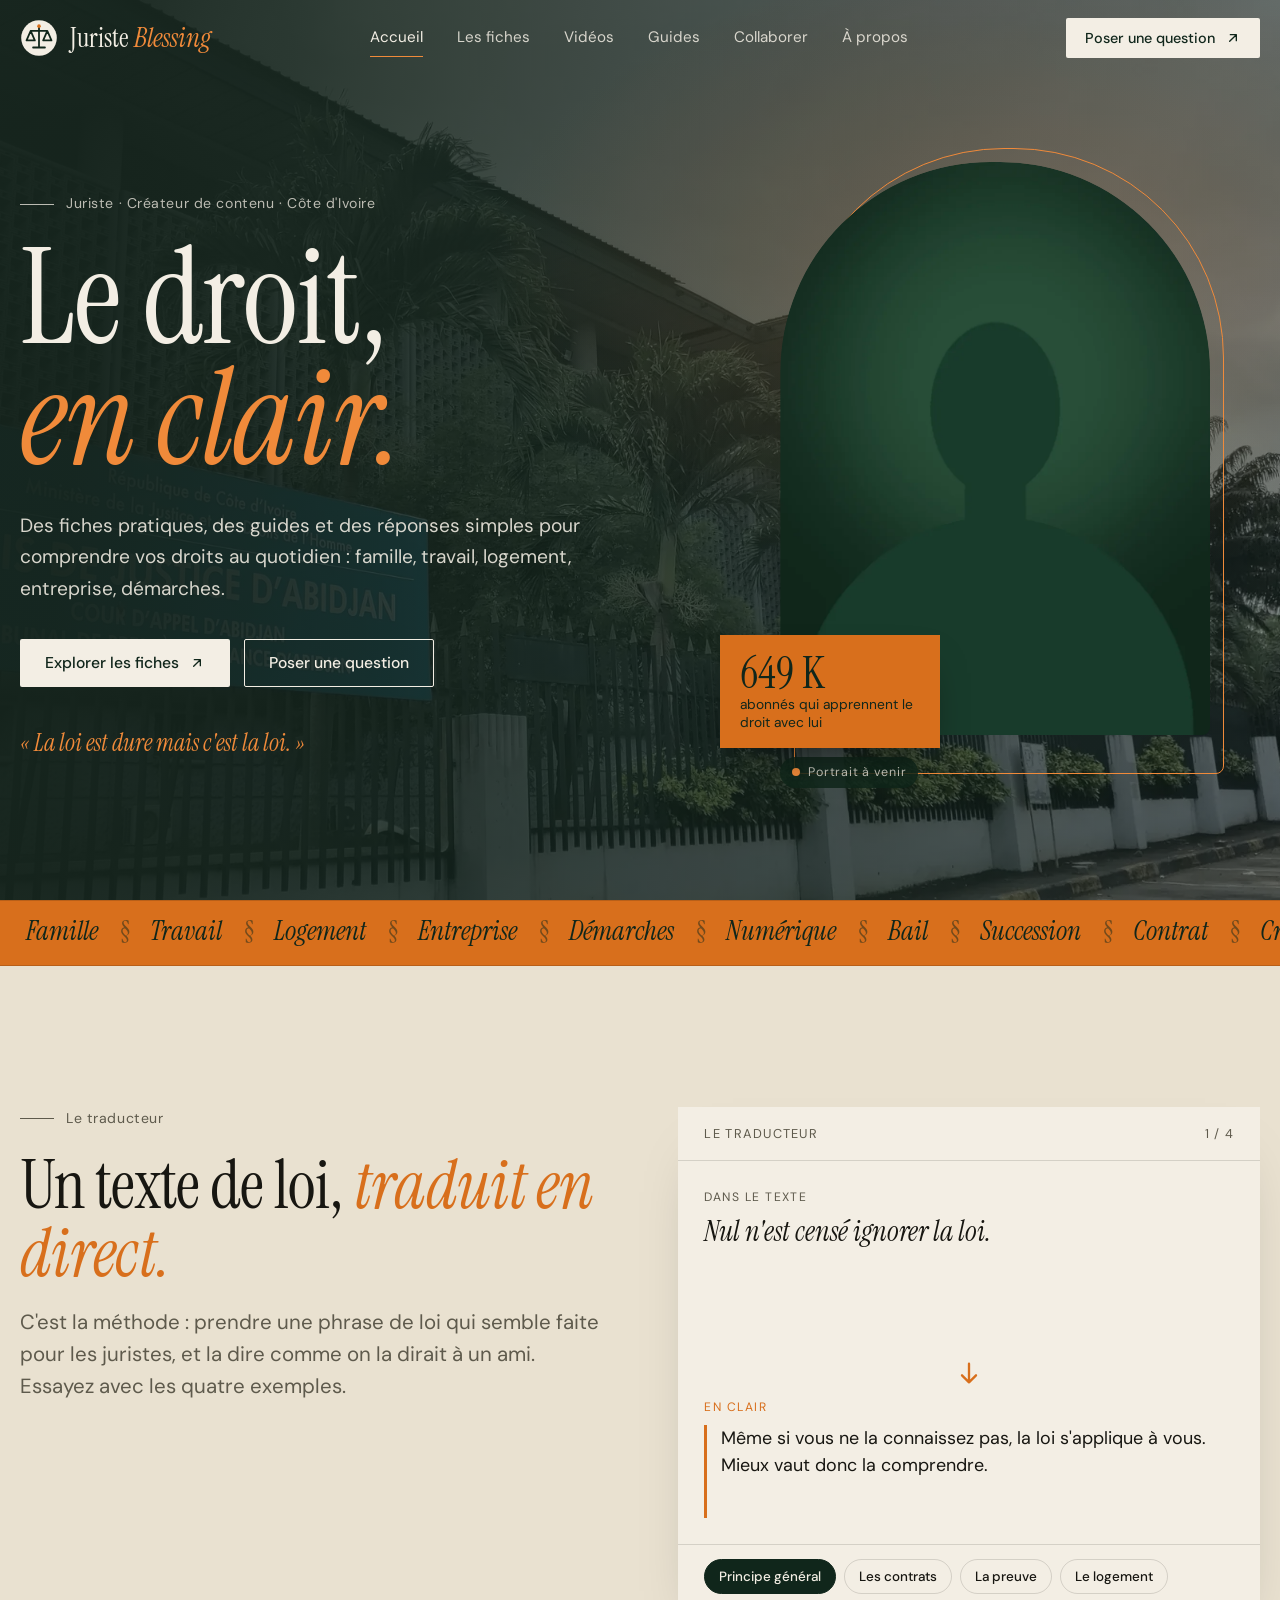
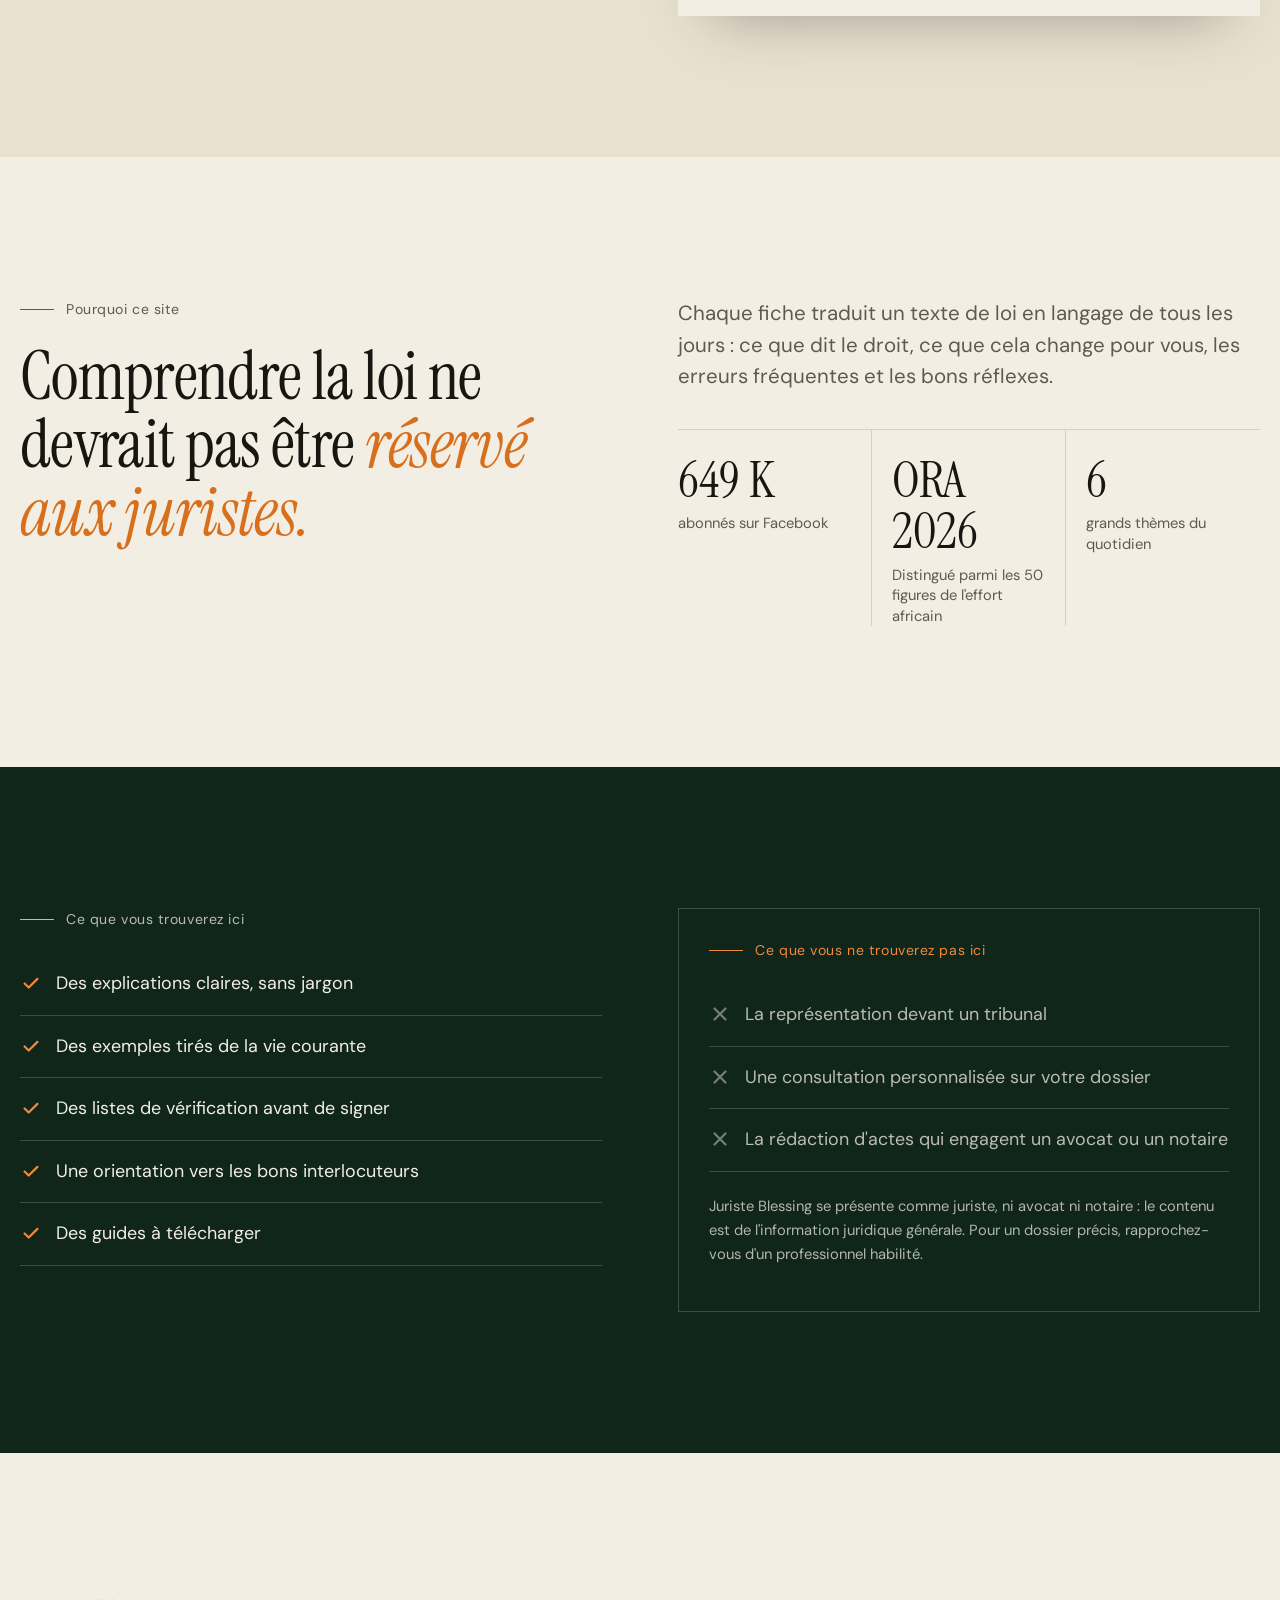
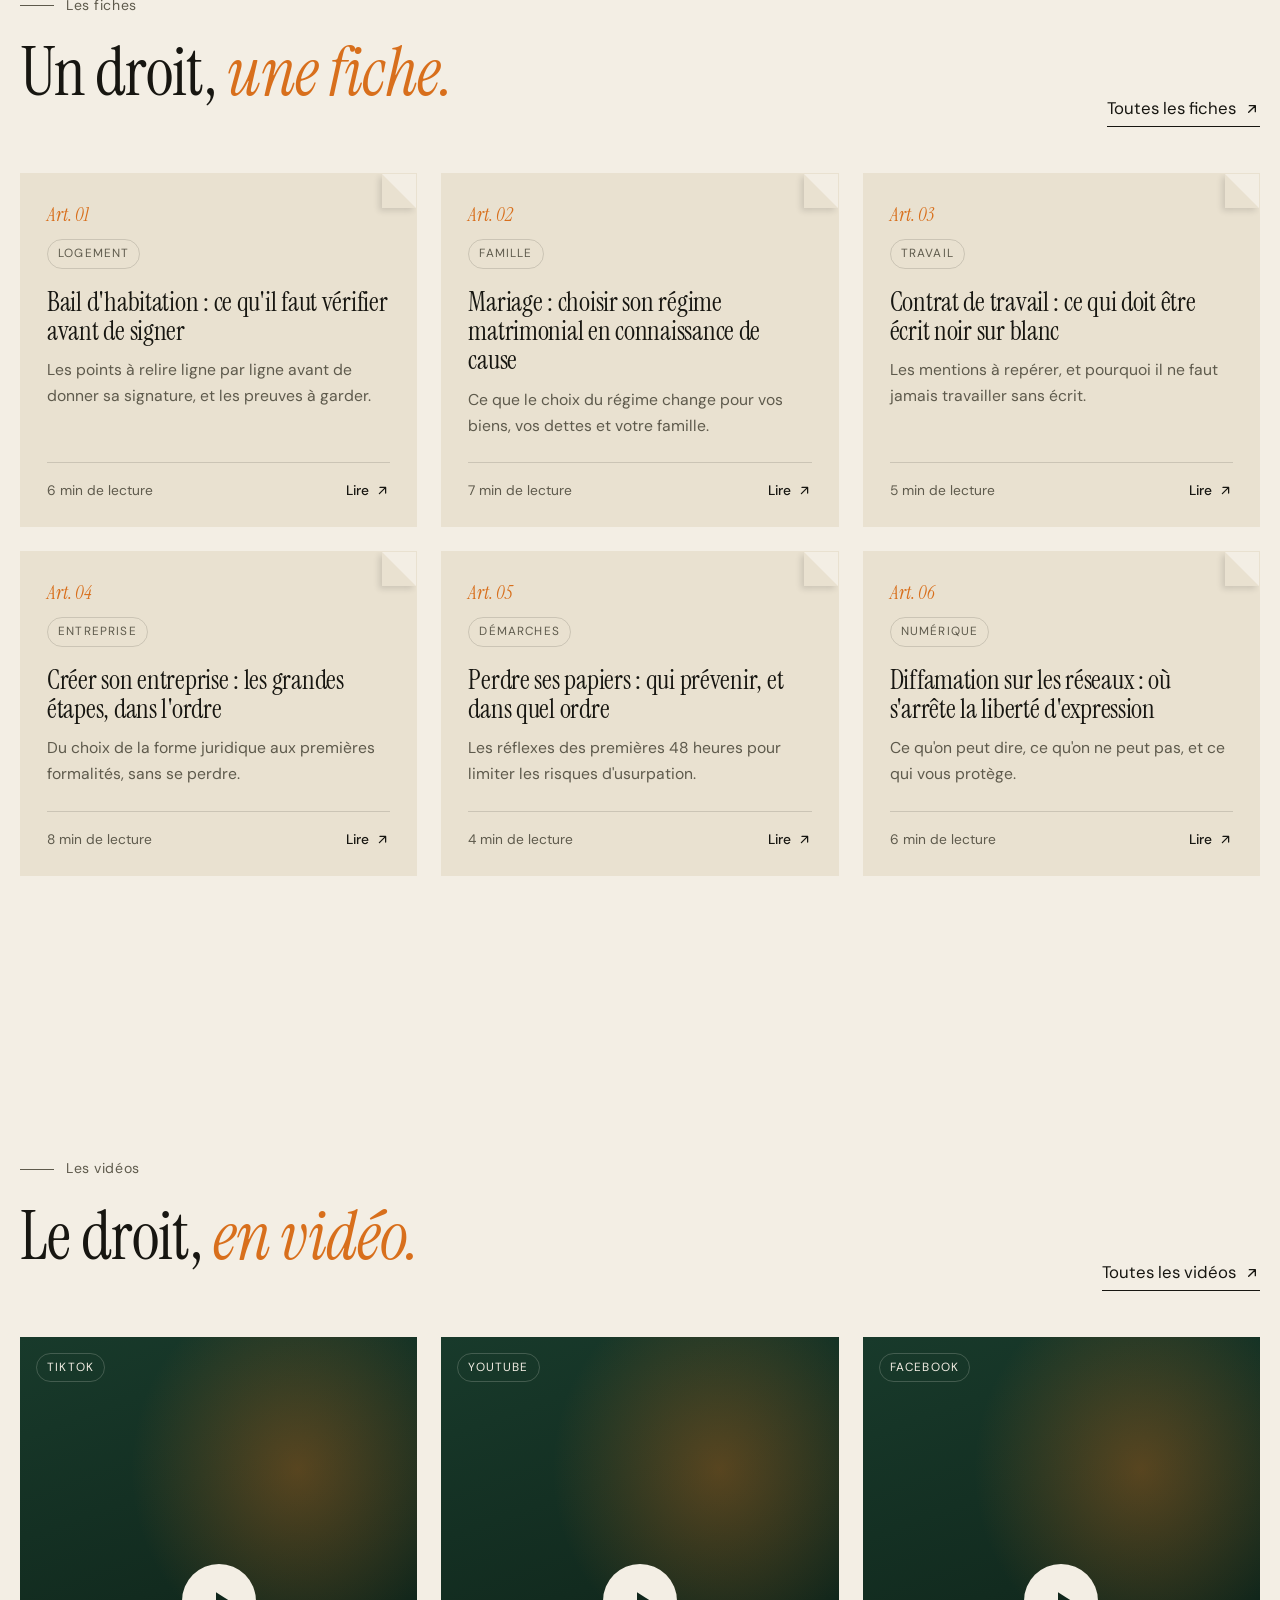
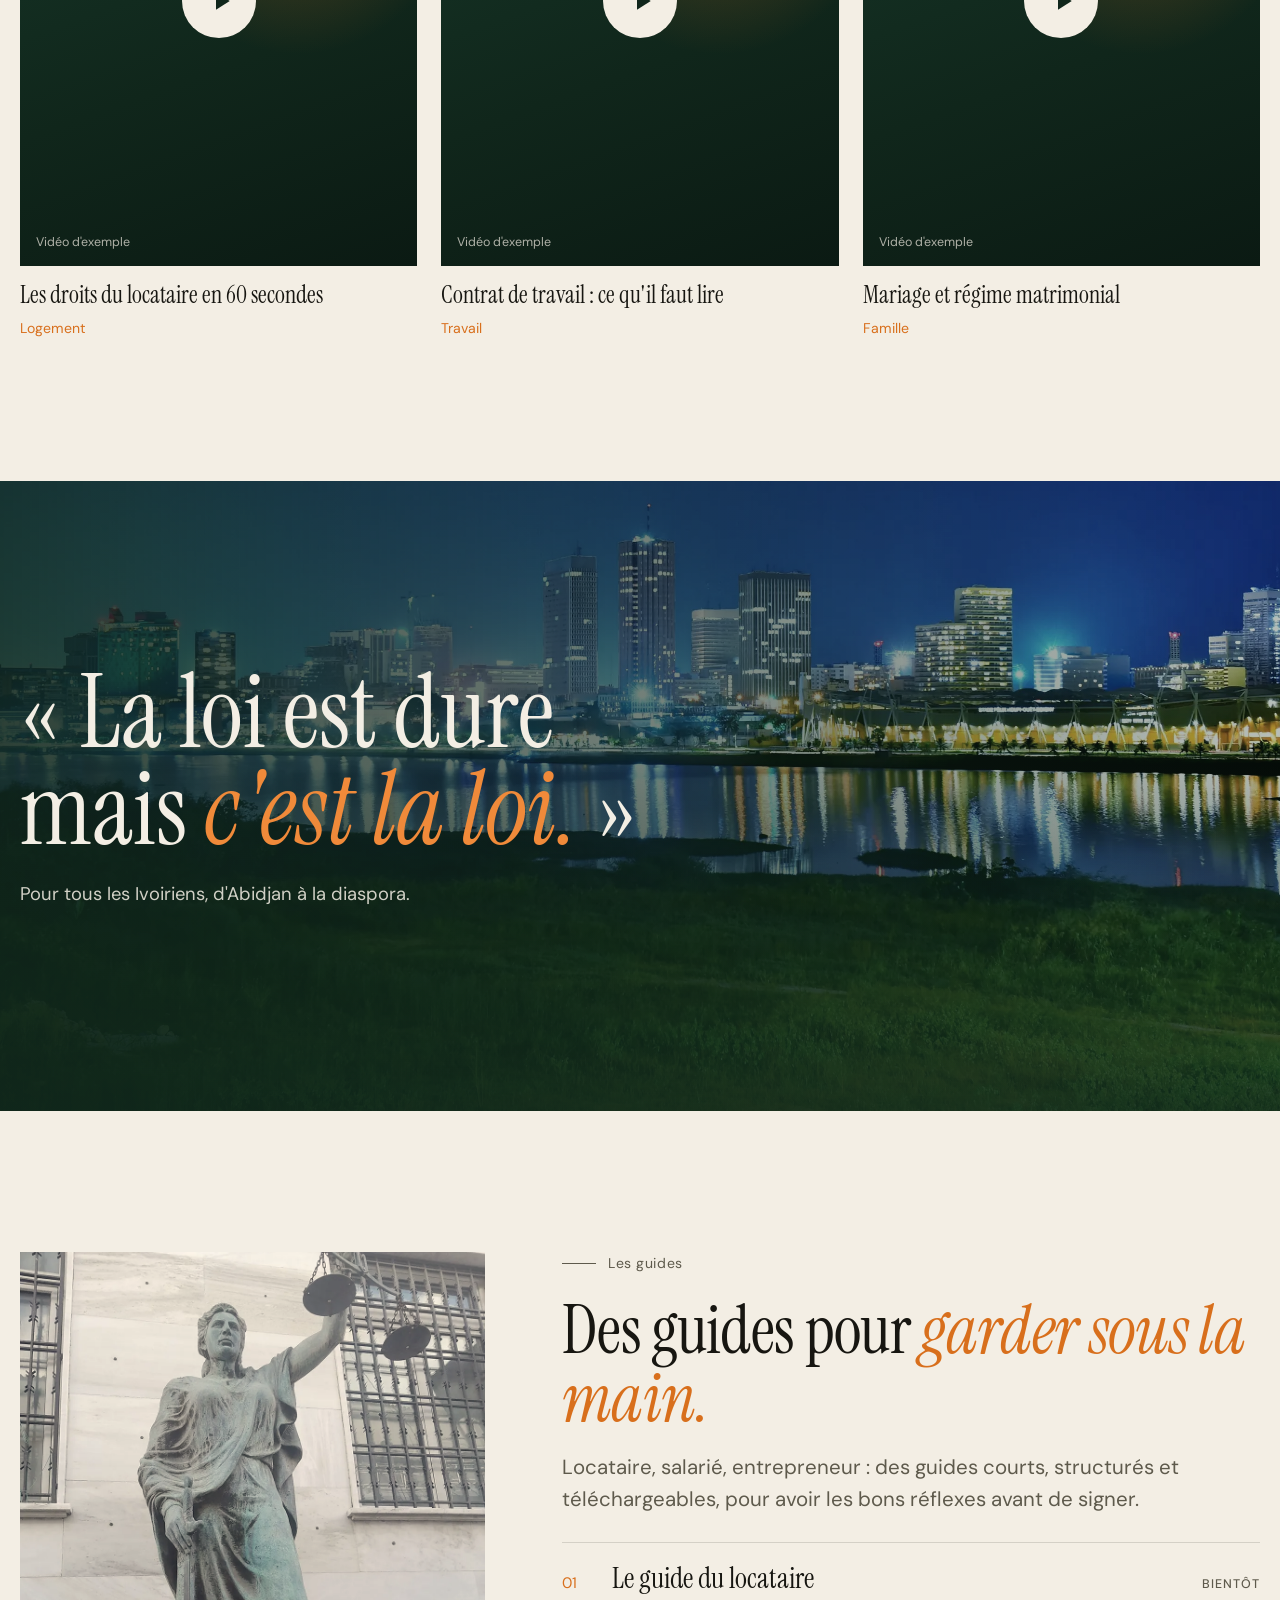
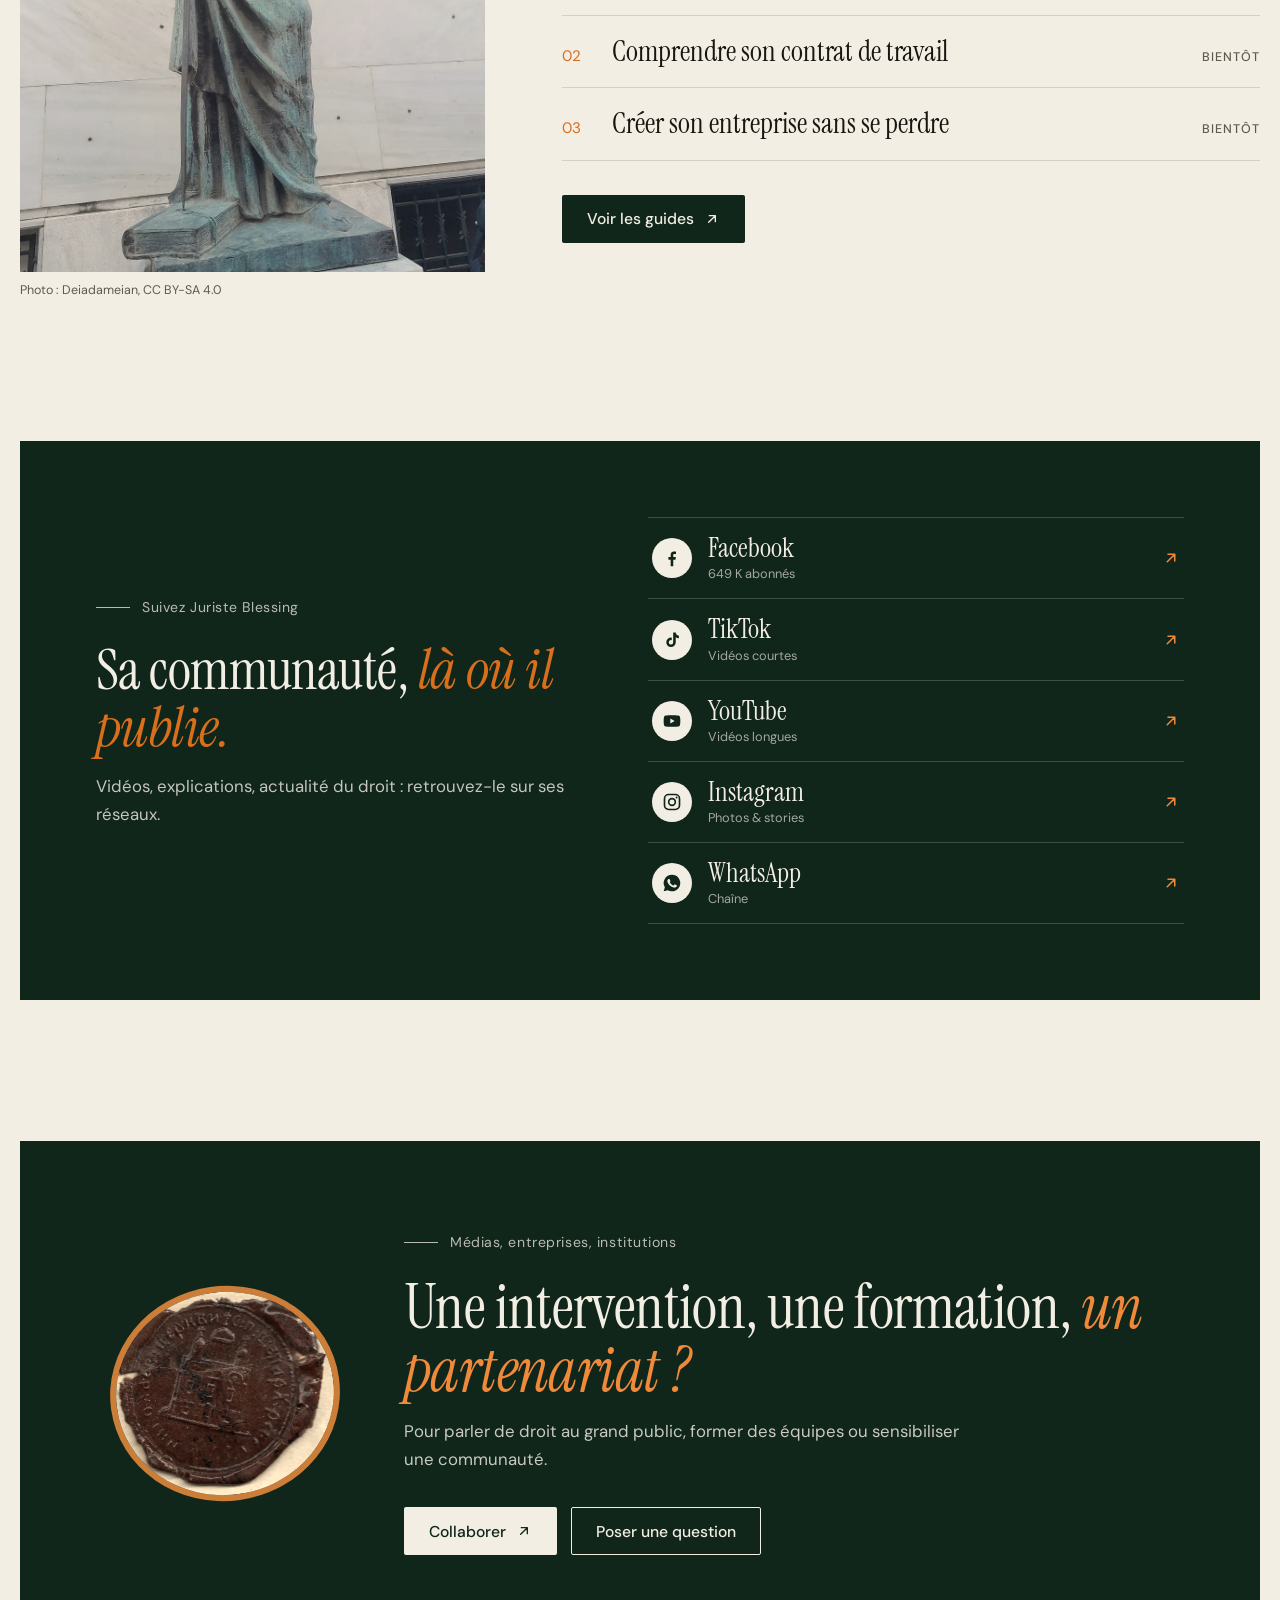
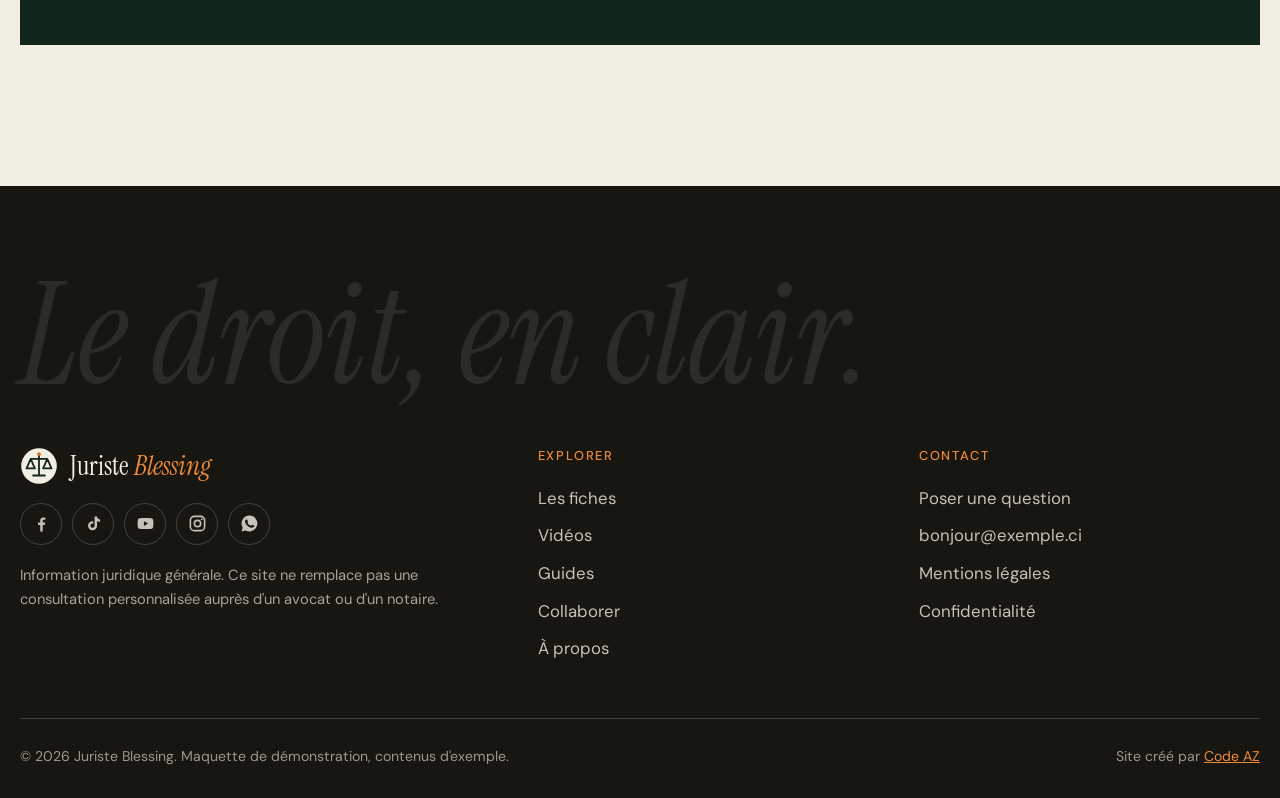
==== index.html @ e24aaf23 "lancement" ====
<!DOCTYPE html>
<html lang="fr">
<head>
<meta charset="UTF-8">
<meta name="viewport" content="width=device-width, initial-scale=1.0">
<title>Juriste Blessing · Le droit, en clair</title>
<meta name="description" content="Le droit expliqué simplement : fiches pratiques, guides et conseils d'orientation pour les particuliers et les entrepreneurs en Côte d'Ivoire.">
<meta name="theme-color" content="#10261B">
<meta property="og:type" content="website">
<meta property="og:locale" content="fr_FR">
<meta property="og:title" content="Juriste Blessing · Le droit, en clair">
<meta property="og:description" content="Le droit expliqué simplement : fiches pratiques, guides et conseils d'orientation pour les particuliers et les entrepreneurs en Côte d'Ivoire.">
<link rel="icon" type="image/svg+xml" href="favicon.svg">
<link rel="preload" href="fonts/instrument-serif-latin-400-normal.woff2" as="font" type="font/woff2" crossorigin>
<link rel="preload" href="fonts/dm-sans-latin-400-normal.woff2" as="font" type="font/woff2" crossorigin>
<link rel="stylesheet" href="css/style.css">
<script>document.documentElement.className+=' js'</script>
</head>
<body>
<a class="skip" href="#contenu">Aller au contenu</a>
<div id="progress" aria-hidden="true"></div>
<header class="site"><div class="hbar">
<a class="brand" href="./" aria-label="Juriste Blessing, accueil"><span class="seal"><svg viewBox="0 0 64 64" aria-hidden="true"><circle cx="32" cy="32" r="30" fill="currentColor"/><path d="M32 12v34M18 20h28M18 20l-7 16h14zM46 20l-7 16h14zM22 48h20" fill="none" stroke="var(--forest)" stroke-width="3" stroke-linecap="round" stroke-linejoin="round"/><circle cx="32" cy="12" r="3" fill="var(--orange)"/></svg></span><span class="bn">Juriste <i>Blessing</i></span></a>
<nav class="nav" id="nav" aria-label="Navigation principale"><ul><li><a href="./" aria-current="page">Accueil</a></li><li><a href="fiches/">Les fiches</a></li><li><a href="videos/">Vidéos</a></li><li><a href="guides/">Guides</a></li><li><a href="collaborer/">Collaborer</a></li><li><a href="a-propos/">À propos</a></li></ul></nav>
<a class="btn sm" href="poser-une-question/">Poser une question <svg viewBox="0 0 24 24" fill="none" stroke="currentColor" stroke-width="2" stroke-linecap="round" stroke-linejoin="round" aria-hidden="true"><path d="M7 17 17 7M8 7h9v9"/></svg></a>
<button class="burger" type="button" aria-label="Ouvrir le menu" aria-expanded="false" aria-controls="nav"><i></i><i></i></button>
</div></header>
<main id="contenu">

<section class="hero"><div class="hero-bg" aria-hidden="true"></div><div class="wrap hgrid">
<div class="htxt"><p class="kicker light rv">Juriste · Créateur de contenu · Côte d'Ivoire</p>
<h1 class="rv">Le droit,<br><em>en clair.</em></h1>
<p class="lead rv">Des fiches pratiques, des guides et des réponses simples pour comprendre vos droits au quotidien : famille, travail, logement, entreprise, démarches.</p>
<div class="actions rv"><a class="btn light" href="fiches/">Explorer les fiches <svg viewBox="0 0 24 24" fill="none" stroke="currentColor" stroke-width="2" stroke-linecap="round" stroke-linejoin="round" aria-hidden="true"><path d="M7 17 17 7M8 7h9v9"/></svg></a><a class="btn ghost" href="poser-une-question/">Poser une question</a></div>
<p class="hnote rv">« La loi est dure mais c'est la loi. »</p></div>
<div class="hside rv"><figure class="portrait lead"><div class="pf"><img src="img/portrait-accueil.webp" alt="Portrait de Juriste Blessing" loading="lazy"></div><figcaption class="ph-badge">Portrait à venir</figcaption></figure><div class="hnumbers"><b>649 K</b><span>abonnés qui apprennent le droit avec lui</span></div></div></div></section>

<div class="marquee" aria-hidden="true"><div class="track"><span>Famille</span><span>Travail</span><span>Logement</span><span>Entreprise</span><span>Démarches</span><span>Numérique</span><span>Bail</span><span>Succession</span><span>Contrat</span><span>Création d'entreprise</span><span>Consommation</span><span>Preuve</span><span>Famille</span><span>Travail</span><span>Logement</span><span>Entreprise</span><span>Démarches</span><span>Numérique</span><span>Bail</span><span>Succession</span><span>Contrat</span><span>Création d'entreprise</span><span>Consommation</span><span>Preuve</span></div></div>

<section class="s tradsec"><div class="wrap split">
<div><p class="kicker rv">Le traducteur</p><h2 class="rv">Un texte de loi, <em>traduit en direct.</em></h2><p class="big rv">C'est la méthode : prendre une phrase de loi qui semble faite pour les juristes, et la dire comme on la dirait à un ami. Essayez avec les quatre exemples.</p></div>
<aside class="trad rv flat" aria-label="Traducteur juridique">
<div class="trad-h"><span>Le traducteur</span><span class="cnt" id="tcount">1 / 4</span></div>
<div class="trad-b"><p class="lbl">Dans le texte</p><blockquote id="t-src">Nul n'est censé ignorer la loi.</blockquote>
<div class="arrow" aria-hidden="true"><svg viewBox="0 0 24 24" fill="none" stroke="currentColor" stroke-width="2" stroke-linecap="round" stroke-linejoin="round"><path d="M12 4v16M6 14l6 6 6-6"/></svg></div>
<p class="lbl o">En clair</p><p class="clear" id="t-out" aria-live="polite">Même si vous ne la connaissez pas, la loi s'applique à vous. Mieux vaut donc la comprendre.</p></div>
<div class="trad-f" role="tablist" aria-label="Choisir un exemple"><button type="button" role="tab" data-i="0" aria-selected="true">Principe général</button><button type="button" role="tab" data-i="1" aria-selected="false">Les contrats</button><button type="button" role="tab" data-i="2" aria-selected="false">La preuve</button><button type="button" role="tab" data-i="3" aria-selected="false">Le logement</button></div>
</aside></div></section>

<section class="s intro"><div class="wrap split">
<div><p class="kicker rv">Pourquoi ce site</p><h2 class="rv">Comprendre la loi ne devrait pas être <em>réservé aux juristes.</em></h2></div>
<div class="rv"><p class="big">Chaque fiche traduit un texte de loi en langage de tous les jours : ce que dit le droit, ce que cela change pour vous, les erreurs fréquentes et les bons réflexes.</p>
<div class="stats"><div><b data-count="649" data-suf=" K">649 K</b><span>abonnés sur Facebook</span></div><div><b>ORA 2026</b><span>Distingué parmi les 50 figures de l'effort africain</span></div><div><b data-count="6">6</b><span>grands thèmes du quotidien</span></div></div></div>
</div></section>

<section class="s dark scope"><div class="wrap">
<div class="two">
<div class="rv"><p class="kicker light">Ce que vous trouverez ici</p><ul class="ticks"><li><svg viewBox="0 0 24 24" fill="none" stroke="currentColor" stroke-width="2.4" stroke-linecap="round" stroke-linejoin="round" aria-hidden="true"><path d="m5 12.5 4.5 4.5L19 7.500"/></svg>Des explications claires, sans jargon</li><li><svg viewBox="0 0 24 24" fill="none" stroke="currentColor" stroke-width="2.4" stroke-linecap="round" stroke-linejoin="round" aria-hidden="true"><path d="m5 12.5 4.5 4.5L19 7.500"/></svg>Des exemples tirés de la vie courante</li><li><svg viewBox="0 0 24 24" fill="none" stroke="currentColor" stroke-width="2.4" stroke-linecap="round" stroke-linejoin="round" aria-hidden="true"><path d="m5 12.5 4.5 4.5L19 7.500"/></svg>Des listes de vérification avant de signer</li><li><svg viewBox="0 0 24 24" fill="none" stroke="currentColor" stroke-width="2.4" stroke-linecap="round" stroke-linejoin="round" aria-hidden="true"><path d="m5 12.5 4.5 4.5L19 7.500"/></svg>Une orientation vers les bons interlocuteurs</li><li><svg viewBox="0 0 24 24" fill="none" stroke="currentColor" stroke-width="2.4" stroke-linecap="round" stroke-linejoin="round" aria-hidden="true"><path d="m5 12.5 4.5 4.5L19 7.500"/></svg>Des guides à télécharger</li></ul></div>
<div class="rv notbox"><p class="kicker light o">Ce que vous ne trouverez pas ici</p><ul class="ticks no"><li><svg viewBox="0 0 24 24" fill="none" stroke="currentColor" stroke-width="2.4" stroke-linecap="round" aria-hidden="true"><path d="M6 6l12 12M18 6 6 18"/></svg>La représentation devant un tribunal</li><li><svg viewBox="0 0 24 24" fill="none" stroke="currentColor" stroke-width="2.4" stroke-linecap="round" aria-hidden="true"><path d="M6 6l12 12M18 6 6 18"/></svg>Une consultation personnalisée sur votre dossier</li><li><svg viewBox="0 0 24 24" fill="none" stroke="currentColor" stroke-width="2.4" stroke-linecap="round" aria-hidden="true"><path d="M6 6l12 12M18 6 6 18"/></svg>La rédaction d'actes qui engagent un avocat ou un notaire</li></ul><p class="small">Juriste Blessing se présente comme juriste, ni avocat ni notaire : le contenu est de l'information juridique générale. Pour un dossier précis, rapprochez-vous d'un professionnel habilité.</p></div>
</div></div></section>

<section class="s"><div class="wrap">
<div class="shead"><div><p class="kicker rv">Les fiches</p><h2 class="rv">Un droit, <em>une fiche.</em></h2></div><a class="more rv" href="fiches/">Toutes les fiches <svg viewBox="0 0 24 24" fill="none" stroke="currentColor" stroke-width="2" stroke-linecap="round" stroke-linejoin="round" aria-hidden="true"><path d="M7 17 17 7M8 7h9v9"/></svg></a></div>
<div class="fgrid3"><a class="fcard rv" href="fiche/" data-t="logement" data-s="bail d'habitation : ce qu'il faut vérifier avant de signer les points à relire ligne par ligne avant de donner sa signature, et les preuves à garder." style="--d:0s"><span class="num">Art. 01</span><span class="tag">Logement</span><h3>Bail d'habitation : ce qu'il faut vérifier avant de signer</h3><p>Les points à relire ligne par ligne avant de donner sa signature, et les preuves à garder.</p><span class="meta"><span>6 min de lecture</span><span class="go">Lire <svg viewBox="0 0 24 24" fill="none" stroke="currentColor" stroke-width="2" stroke-linecap="round" stroke-linejoin="round" aria-hidden="true"><path d="M7 17 17 7M8 7h9v9"/></svg></span></span></a><a class="fcard rv" href="fiche/" data-t="famille" data-s="mariage : choisir son régime matrimonial en connaissance de cause ce que le choix du régime change pour vos biens, vos dettes et votre famille." style="--d:0.08s"><span class="num">Art. 02</span><span class="tag">Famille</span><h3>Mariage : choisir son régime matrimonial en connaissance de cause</h3><p>Ce que le choix du régime change pour vos biens, vos dettes et votre famille.</p><span class="meta"><span>7 min de lecture</span><span class="go">Lire <svg viewBox="0 0 24 24" fill="none" stroke="currentColor" stroke-width="2" stroke-linecap="round" stroke-linejoin="round" aria-hidden="true"><path d="M7 17 17 7M8 7h9v9"/></svg></span></span></a><a class="fcard rv" href="fiche/" data-t="travail" data-s="contrat de travail : ce qui doit être écrit noir sur blanc les mentions à repérer, et pourquoi il ne faut jamais travailler sans écrit." style="--d:0.16s"><span class="num">Art. 03</span><span class="tag">Travail</span><h3>Contrat de travail : ce qui doit être écrit noir sur blanc</h3><p>Les mentions à repérer, et pourquoi il ne faut jamais travailler sans écrit.</p><span class="meta"><span>5 min de lecture</span><span class="go">Lire <svg viewBox="0 0 24 24" fill="none" stroke="currentColor" stroke-width="2" stroke-linecap="round" stroke-linejoin="round" aria-hidden="true"><path d="M7 17 17 7M8 7h9v9"/></svg></span></span></a><a class="fcard rv" href="fiche/" data-t="entreprise" data-s="créer son entreprise : les grandes étapes, dans l'ordre du choix de la forme juridique aux premières formalités, sans se perdre." style="--d:0s"><span class="num">Art. 04</span><span class="tag">Entreprise</span><h3>Créer son entreprise : les grandes étapes, dans l'ordre</h3><p>Du choix de la forme juridique aux premières formalités, sans se perdre.</p><span class="meta"><span>8 min de lecture</span><span class="go">Lire <svg viewBox="0 0 24 24" fill="none" stroke="currentColor" stroke-width="2" stroke-linecap="round" stroke-linejoin="round" aria-hidden="true"><path d="M7 17 17 7M8 7h9v9"/></svg></span></span></a><a class="fcard rv" href="fiche/" data-t="demarches" data-s="perdre ses papiers : qui prévenir, et dans quel ordre les réflexes des premières 48 heures pour limiter les risques d'usurpation." style="--d:0.08s"><span class="num">Art. 05</span><span class="tag">Démarches</span><h3>Perdre ses papiers : qui prévenir, et dans quel ordre</h3><p>Les réflexes des premières 48 heures pour limiter les risques d'usurpation.</p><span class="meta"><span>4 min de lecture</span><span class="go">Lire <svg viewBox="0 0 24 24" fill="none" stroke="currentColor" stroke-width="2" stroke-linecap="round" stroke-linejoin="round" aria-hidden="true"><path d="M7 17 17 7M8 7h9v9"/></svg></span></span></a><a class="fcard rv" href="fiche/" data-t="numerique" data-s="diffamation sur les réseaux : où s'arrête la liberté d'expression ce qu'on peut dire, ce qu'on ne peut pas, et ce qui vous protège." style="--d:0.16s"><span class="num">Art. 06</span><span class="tag">Numérique</span><h3>Diffamation sur les réseaux : où s'arrête la liberté d'expression</h3><p>Ce qu'on peut dire, ce qu'on ne peut pas, et ce qui vous protège.</p><span class="meta"><span>6 min de lecture</span><span class="go">Lire <svg viewBox="0 0 24 24" fill="none" stroke="currentColor" stroke-width="2" stroke-linecap="round" stroke-linejoin="round" aria-hidden="true"><path d="M7 17 17 7M8 7h9v9"/></svg></span></span></a></div>
</div></section>

<section class="s vidsec"><div class="wrap">
<div class="shead"><div><p class="kicker rv">Les vidéos</p><h2 class="rv">Le droit, <em>en vidéo.</em></h2></div><a class="more rv" href="videos/">Toutes les vidéos <svg viewBox="0 0 24 24" fill="none" stroke="currentColor" stroke-width="2" stroke-linecap="round" stroke-linejoin="round" aria-hidden="true"><path d="M7 17 17 7M8 7h9v9"/></svg></a></div>
<div class="vgrid"><a class="vcard rv" href="https://www.tiktok.com/" target="_blank" rel="noopener noreferrer" style="--d:0s"><span class="thumb"><span class="play" aria-hidden="true"><svg viewBox="0 0 24 24"><path d="M8 5v14l11-7z" fill="currentColor"/></svg></span><span class="plat">TikTok</span><span class="ex">Vidéo d'exemple</span></span><span class="vt">Les droits du locataire en 60 secondes</span><span class="vm">Logement</span></a><a class="vcard rv" href="https://www.youtube.com/" target="_blank" rel="noopener noreferrer" style="--d:0.08s"><span class="thumb"><span class="play" aria-hidden="true"><svg viewBox="0 0 24 24"><path d="M8 5v14l11-7z" fill="currentColor"/></svg></span><span class="plat">YouTube</span><span class="ex">Vidéo d'exemple</span></span><span class="vt">Contrat de travail : ce qu'il faut lire</span><span class="vm">Travail</span></a><a class="vcard rv" href="https://www.facebook.com/profile.php?id=100086278839147" target="_blank" rel="noopener noreferrer" style="--d:0.16s"><span class="thumb"><span class="play" aria-hidden="true"><svg viewBox="0 0 24 24"><path d="M8 5v14l11-7z" fill="currentColor"/></svg></span><span class="plat">Facebook</span><span class="ex">Vidéo d'exemple</span></span><span class="vt">Mariage et régime matrimonial</span><span class="vm">Famille</span></a></div>
</div></section>

<section class="band"><img src="img/plateau.webp" width="2200" height="1040" alt="Vue d'Abidjan et de la lagune, avec les tours du Plateau, au crépuscule" loading="lazy"><div class="band-in"><p class="bq rv">« La loi est dure<br>mais <em>c'est la loi.</em> »</p><p class="bc">Pour tous les Ivoiriens, d'Abidjan à la diaspora.</p></div></section>

<section class="s"><div class="wrap split rev">
<figure class="themis rv"><img src="img/themis.webp" width="1000" height="1334" alt="Statue en bronze de la justice tenant une balance, devant un bâtiment de marbre" loading="lazy"><figcaption>Photo : Deiadameian, CC BY-SA 4.0</figcaption></figure>
<div><p class="kicker rv">Les guides</p><h2 class="rv">Des guides pour <em>garder sous la main.</em></h2><p class="big rv">Locataire, salarié, entrepreneur : des guides courts, structurés et téléchargeables, pour avoir les bons réflexes avant de signer.</p>
<ul class="glist rv"><li><span>01</span>Le guide du locataire<em>Bientôt</em></li><li><span>02</span>Comprendre son contrat de travail<em>Bientôt</em></li><li><span>03</span>Créer son entreprise sans se perdre<em>Bientôt</em></li></ul>
<a class="btn dark rv" href="guides/">Voir les guides <svg viewBox="0 0 24 24" fill="none" stroke="currentColor" stroke-width="2" stroke-linecap="round" stroke-linejoin="round" aria-hidden="true"><path d="M7 17 17 7M8 7h9v9"/></svg></a></div>
</div></section>

<section class="s socsec"><div class="wrap"><div class="socbox rv"><div><p class="kicker light">Suivez Juriste Blessing</p><h2>Sa communauté, <em>là où il publie.</em></h2><p>Vidéos, explications, actualité du droit : retrouvez-le sur ses réseaux.</p></div>
<ul class="soclist"><li><a href="https://www.facebook.com/profile.php?id=100086278839147" target="_blank" rel="noopener noreferrer"><span class="si"><svg viewBox="0 0 24 24" fill="currentColor" aria-hidden="true"><path d="M13.5 22v-8h2.7l.4-3.2h-3.1V8.800c0-.9.3-1.500 1.600-1.500h1.700V4.400c-.3 0-1.300-.1-2.400-.1-2.400 0-4 1.400-4 4.100v2.400H7.700V14h2.700v8z"/></svg></span><span class="sn">Facebook<small>649 K abonnés</small></span><svg viewBox="0 0 24 24" fill="none" stroke="currentColor" stroke-width="2" stroke-linecap="round" stroke-linejoin="round" aria-hidden="true"><path d="M7 17 17 7M8 7h9v9"/></svg></a></li><li><a href="https://www.tiktok.com/" target="_blank" rel="noopener noreferrer"><span class="si"><svg viewBox="0 0 24 24" fill="currentColor" aria-hidden="true"><path d="M16.500 3c.3 2.200 1.600 3.600 3.800 3.800v3.100c-1.400 0-2.700-.4-3.800-1.200v6.100a5.700 5.700 0 1 1-5.700-5.700c.3 0 .6 0 .9.1v3.200a2.600 2.600 0 1 0 1.700 2.400V3z"/></svg></span><span class="sn">TikTok<small>Vidéos courtes</small></span><svg viewBox="0 0 24 24" fill="none" stroke="currentColor" stroke-width="2" stroke-linecap="round" stroke-linejoin="round" aria-hidden="true"><path d="M7 17 17 7M8 7h9v9"/></svg></a></li><li><a href="https://www.youtube.com/" target="_blank" rel="noopener noreferrer"><span class="si"><svg viewBox="0 0 24 24" fill="currentColor" aria-hidden="true"><path d="M21.600 7.200a2.500 2.500 0 0 0-1.800-1.800C18.200 5 12 5 12 5s-6.200 0-7.800.4A2.500 2.500 0 0 0 2.400 7.200C2 8.800 2 12 2 12s0 3.200.4 4.800a2.500 2.500 0 0 0 1.800 1.800C5.800 19 12 19 12 19s6.200 0 7.800-.4a2.500 2.500 0 0 0 1.800-1.800c.4-1.600.4-4.800.4-4.800s0-3.200-.4-4.800zM10 15V9l5.200 3z"/></svg></span><span class="sn">YouTube<small>Vidéos longues</small></span><svg viewBox="0 0 24 24" fill="none" stroke="currentColor" stroke-width="2" stroke-linecap="round" stroke-linejoin="round" aria-hidden="true"><path d="M7 17 17 7M8 7h9v9"/></svg></a></li><li><a href="https://www.instagram.com/" target="_blank" rel="noopener noreferrer"><span class="si"><svg viewBox="0 0 24 24" fill="currentColor" aria-hidden="true"><rect x="3" y="3" width="18" height="18" rx="5" fill="none" stroke="currentColor" stroke-width="2"/><circle cx="12" cy="12" r="4" fill="none" stroke="currentColor" stroke-width="2"/><circle cx="17.500" cy="6.500" r="1.200"/></svg></span><span class="sn">Instagram<small>Photos & stories</small></span><svg viewBox="0 0 24 24" fill="none" stroke="currentColor" stroke-width="2" stroke-linecap="round" stroke-linejoin="round" aria-hidden="true"><path d="M7 17 17 7M8 7h9v9"/></svg></a></li><li><a href="https://www.whatsapp.com/" target="_blank" rel="noopener noreferrer"><span class="si"><svg viewBox="0 0 24 24" fill="currentColor" aria-hidden="true"><path d="M12 2a10 10 0 0 0-8.600 15.100L2 22l5-1.300A10 10 0 1 0 12 2zm5.300 14.200c-.2.600-1.300 1.200-1.800 1.200-.5.100-1 .2-3.300-.7-2.800-1.200-4.600-4-4.700-4.200-.1-.2-1.100-1.500-1.100-2.800s.7-2 1-2.300c.2-.3.500-.3.700-.3h.5c.2 0 .4 0 .6.500l.8 2c.1.200.1.400 0 .5l-.4.600c-.1.200-.3.300-.1.600.2.300.8 1.300 1.700 2.100 1.100 1 2.100 1.300 2.400 1.500.3.100.4.100.6-.1l.8-1c.2-.3.400-.2.600-.1l1.900.9c.3.100.5.200.5.300.1.200.1.800-.1 1.400z"/></svg></span><span class="sn">WhatsApp<small>Chaîne</small></span><svg viewBox="0 0 24 24" fill="none" stroke="currentColor" stroke-width="2" stroke-linecap="round" stroke-linejoin="round" aria-hidden="true"><path d="M7 17 17 7M8 7h9v9"/></svg></a></li></ul></div></div></section>

<section class="s cta"><div class="wrap"><div class="ctabox rv"><img class="stamp" src="img/sceau.webp" width="600" height="600" alt="" loading="lazy"><div><p class="kicker light">Médias, entreprises, institutions</p><h2>Une intervention, une formation, <em>un partenariat ?</em></h2><p>Pour parler de droit au grand public, former des équipes ou sensibiliser une communauté.</p><div class="actions"><a class="btn light" href="collaborer/">Collaborer <svg viewBox="0 0 24 24" fill="none" stroke="currentColor" stroke-width="2" stroke-linecap="round" stroke-linejoin="round" aria-hidden="true"><path d="M7 17 17 7M8 7h9v9"/></svg></a><a class="btn ghost" href="poser-une-question/">Poser une question</a></div></div></div></div></section>
</main>
<footer class="site"><div class="wrap">
<div class="fword" aria-hidden="true">Le droit, en clair.</div>
<div class="fgrid">
<div><a class="brand" href="./"><span class="seal"><svg viewBox="0 0 64 64" aria-hidden="true"><circle cx="32" cy="32" r="30" fill="currentColor"/><path d="M32 12v34M18 20h28M18 20l-7 16h14zM46 20l-7 16h14zM22 48h20" fill="none" stroke="var(--forest)" stroke-width="3" stroke-linecap="round" stroke-linejoin="round"/><circle cx="32" cy="12" r="3" fill="var(--orange)"/></svg></span><span class="bn">Juriste <i>Blessing</i></span></a><ul class="social foot"><li><a href="https://www.facebook.com/profile.php?id=100086278839147" target="_blank" rel="noopener noreferrer" aria-label="Facebook" title="Facebook"><svg viewBox="0 0 24 24" fill="currentColor" aria-hidden="true"><path d="M13.5 22v-8h2.7l.4-3.2h-3.1V8.800c0-.9.3-1.500 1.600-1.500h1.700V4.400c-.3 0-1.300-.1-2.400-.1-2.400 0-4 1.400-4 4.100v2.400H7.700V14h2.700v8z"/></svg></a></li><li><a href="https://www.tiktok.com/" target="_blank" rel="noopener noreferrer" aria-label="TikTok" title="TikTok"><svg viewBox="0 0 24 24" fill="currentColor" aria-hidden="true"><path d="M16.500 3c.3 2.200 1.600 3.600 3.800 3.800v3.100c-1.400 0-2.700-.4-3.800-1.200v6.100a5.700 5.700 0 1 1-5.700-5.700c.3 0 .6 0 .9.1v3.200a2.600 2.600 0 1 0 1.700 2.400V3z"/></svg></a></li><li><a href="https://www.youtube.com/" target="_blank" rel="noopener noreferrer" aria-label="YouTube" title="YouTube"><svg viewBox="0 0 24 24" fill="currentColor" aria-hidden="true"><path d="M21.600 7.200a2.500 2.500 0 0 0-1.800-1.800C18.200 5 12 5 12 5s-6.200 0-7.800.4A2.500 2.500 0 0 0 2.400 7.200C2 8.800 2 12 2 12s0 3.200.4 4.800a2.500 2.500 0 0 0 1.800 1.800C5.800 19 12 19 12 19s6.200 0 7.800-.4a2.500 2.500 0 0 0 1.800-1.800c.4-1.600.4-4.800.4-4.800s0-3.200-.4-4.800zM10 15V9l5.200 3z"/></svg></a></li><li><a href="https://www.instagram.com/" target="_blank" rel="noopener noreferrer" aria-label="Instagram" title="Instagram"><svg viewBox="0 0 24 24" fill="currentColor" aria-hidden="true"><rect x="3" y="3" width="18" height="18" rx="5" fill="none" stroke="currentColor" stroke-width="2"/><circle cx="12" cy="12" r="4" fill="none" stroke="currentColor" stroke-width="2"/><circle cx="17.500" cy="6.500" r="1.200"/></svg></a></li><li><a href="https://www.whatsapp.com/" target="_blank" rel="noopener noreferrer" aria-label="WhatsApp" title="WhatsApp"><svg viewBox="0 0 24 24" fill="currentColor" aria-hidden="true"><path d="M12 2a10 10 0 0 0-8.600 15.100L2 22l5-1.300A10 10 0 1 0 12 2zm5.300 14.200c-.2.600-1.300 1.200-1.800 1.200-.5.100-1 .2-3.300-.7-2.800-1.200-4.600-4-4.700-4.200-.1-.2-1.100-1.500-1.100-2.800s.7-2 1-2.300c.2-.3.500-.3.700-.3h.5c.2 0 .4 0 .6.500l.8 2c.1.200.1.400 0 .5l-.4.600c-.1.200-.3.300-.1.600.2.300.8 1.300 1.700 2.100 1.100 1 2.100 1.300 2.400 1.500.3.100.4.100.6-.1l.8-1c.2-.3.400-.2.600-.1l1.900.9c.3.100.5.200.5.300.1.200.1.800-.1 1.400z"/></svg></a></li></ul><p class="fnote">Information juridique générale. Ce site ne remplace pas une consultation personnalisée auprès d'un avocat ou d'un notaire.</p></div>
<div><h2>Explorer</h2><a href="fiches/">Les fiches</a><a href="videos/">Vidéos</a><a href="guides/">Guides</a><a href="collaborer/">Collaborer</a><a href="a-propos/">À propos</a></div>
<div><h2>Contact</h2><a href="poser-une-question/">Poser une question</a><a href="mailto:bonjour@exemple.ci">bonjour@exemple.ci</a><a href="mentions-legales/">Mentions légales</a><a href="confidentialite/">Confidentialité</a></div>
</div>
<div class="legal"><span>© 2026 Juriste Blessing. Maquette de démonstration, contenus d'exemple.</span><span>Site créé par <a href="https://agnissanisaac.com" target="_blank" rel="noopener noreferrer">Code AZ</a></span></div>
</div></footer>
<script src="js/main.js"></script>
</body>
</html>
---- css/style.css ----
/* Juriste Blessing : « Le droit, en clair. » Polices auto-hébergées. */
@font-face{font-family:"Instrument Serif";src:url(../fonts/instrument-serif-latin-400-normal.woff2) format("woff2");font-weight:400;font-style:normal;font-display:swap}
@font-face{font-family:"Instrument Serif";src:url(../fonts/instrument-serif-latin-400-italic.woff2) format("woff2");font-weight:400;font-style:italic;font-display:swap}
@font-face{font-family:"DM Sans";src:url(../fonts/dm-sans-latin-400-normal.woff2) format("woff2");font-weight:400;font-display:swap}
@font-face{font-family:"DM Sans";src:url(../fonts/dm-sans-latin-500-normal.woff2) format("woff2");font-weight:500;font-display:swap}
@font-face{font-family:"DM Sans";src:url(../fonts/dm-sans-latin-700-normal.woff2) format("woff2");font-weight:700;font-display:swap}

:root{--paper:#F3EEE4;--paper2:#E9E1D0;--ink:#171611;--forest:#10261B;--forest2:#183A2B;--orange:#D86F1C;--orange2:#F08A3A;--muted:#5E5A4C;--line:rgba(23,22,17,.14);--lineL:rgba(243,238,228,.2);--serif:"Instrument Serif",Georgia,serif;--sans:"DM Sans",system-ui,sans-serif;--r:2px;--w:1240px}
*,*::before,*::after{box-sizing:border-box}
html{scroll-behavior:smooth;overflow-x:clip;-webkit-text-size-adjust:100%}
body{margin:0;background:var(--paper);color:var(--ink);font:400 1.05rem/1.65 var(--sans);overflow-x:clip}
[hidden]{display:none!important}
img{max-width:100%;height:auto;display:block}
a{color:inherit}
h1,h2,h3{font-family:var(--serif);font-weight:400;line-height:1.02;letter-spacing:-.01em;margin:0}
em{font-style:italic;color:var(--orange)}
.dark em,.hero em,.band em,.ctabox em{color:var(--orange2)}
.vh{position:absolute;width:1px;height:1px;overflow:hidden;clip:rect(0 0 0 0)}
.skip{position:absolute;left:12px;top:-60px;background:var(--ink);color:#fff;padding:10px 16px;z-index:200}
.skip:focus{top:12px}
:focus-visible{outline:2px solid var(--orange);outline-offset:3px}
.wrap{width:min(100% - 40px,var(--w));margin-inline:auto}
.narrow{max-width:820px}
#progress{position:fixed;inset:0 auto auto 0;height:3px;width:0;background:var(--orange);z-index:150}

/* en-tête */
header.site{position:fixed;inset:0 0 auto 0;z-index:100;transition:background .3s,backdrop-filter .3s,border-color .3s;border-bottom:1px solid transparent;color:var(--paper)}
header.site.stuck,body.inner header.site{background:rgba(16,38,27,.92);backdrop-filter:blur(10px);border-color:var(--lineL)}
.hbar{width:min(100% - 40px,var(--w));margin-inline:auto;height:76px;display:flex;align-items:center;gap:30px}
.brand{display:flex;align-items:center;gap:12px;text-decoration:none}
.seal{width:38px;height:38px;color:var(--paper);display:block}
.seal svg{width:100%;height:100%}
.bn{font:400 1.7rem/1 var(--serif)}.bn i{color:var(--orange2)}
.nav{margin-inline:auto}.nav ul{display:flex;gap:6px;list-style:none;margin:0;padding:0}
.nav a{display:block;white-space:nowrap;padding:8px 14px;text-decoration:none;font-size:.95rem;opacity:.85;position:relative}
.nav a::after{content:"";position:absolute;left:14px;right:14px;bottom:2px;height:1px;background:var(--orange2);transform:scaleX(0);transform-origin:left;transition:transform .3s}
.nav a:hover,.nav a[aria-current]{opacity:1}.nav a:hover::after,.nav a[aria-current]::after{transform:scaleX(1)}
.burger{display:none;width:44px;height:44px;border:0;background:none;color:inherit;cursor:pointer;position:relative;margin-left:auto}
.burger i{position:absolute;left:10px;right:10px;height:2px;background:currentColor;transition:.3s}.burger i:first-child{top:18px}.burger i:last-child{top:25px}
.burger[aria-expanded=true] i:first-child{top:21px;transform:rotate(45deg)}.burger[aria-expanded=true] i:last-child{top:21px;transform:rotate(-45deg)}

/* boutons */
.btn{display:inline-flex;align-items:center;gap:10px;padding:15px 24px;font:500 .98rem/1 var(--sans);text-decoration:none;border:1px solid transparent;cursor:pointer;border-radius:var(--r);transition:transform .25s,background .25s,color .25s,border-color .25s}
.btn svg{width:16px;height:16px;transition:transform .25s}.btn:hover svg{transform:translate(3px,-3px)}
.btn.sm{padding:11px 18px;font-size:.9rem;background:var(--paper);color:var(--forest)}
.btn.sm:hover{background:var(--orange2)}
.btn.light{background:var(--paper);color:var(--forest)}.btn.light:hover{background:var(--orange2)}
.btn.dark{background:var(--forest);color:var(--paper)}.btn.dark:hover{background:var(--orange);}
.btn.ghost{border-color:var(--paper);color:var(--paper)}.btn.ghost:hover{background:var(--paper);color:var(--forest)}
.btn.line{border-color:var(--ink)}.btn.line:hover{background:var(--ink);color:var(--paper)}
.actions{display:flex;flex-wrap:wrap;gap:14px;margin-top:34px}

/* hero */
.hero{position:relative;min-height:100svh;color:var(--paper);display:grid;align-items:center;padding:130px 0 80px;background:var(--forest);overflow:hidden}
.hero-bg{position:absolute;inset:0;background:linear-gradient(95deg,rgba(16,38,27,.96) 8%,rgba(16,38,27,.72) 55%,rgba(16,38,27,.5)),url(../img/palais.webp) 70% center/cover;filter:saturate(.7)}
.hero-bg::after{content:"";position:absolute;inset:0;background:radial-gradient(60% 50% at 80% 30%,rgba(216,111,28,.25),transparent 70%)}
.hgrid{position:relative;display:grid;grid-template-columns:1.15fr .85fr;gap:60px;align-items:center}
.kicker{display:flex;align-items:center;gap:12px;font-size:.88rem;letter-spacing:.04em;color:var(--muted);margin:0 0 22px}
.kicker::before{content:"";width:34px;height:1px;background:currentColor}
.kicker.light{color:rgba(243,238,228,.75)}.kicker.o{color:var(--orange2)}
.kicker a{text-decoration:none}
.hero h1{font-size:clamp(4rem,10.5vw,9.5rem);line-height:.9;margin:0 0 30px}
.hero .lead{font-size:1.2rem;max-width:34em;color:rgba(243,238,228,.88)}
.hnote{font:italic 1.5rem var(--serif);color:var(--orange2);margin:40px 0 0}

/* traducteur */
.trad{background:var(--paper);color:var(--ink);transform:rotate(1.6deg);box-shadow:0 40px 80px -30px rgba(0,0,0,.6);position:relative}
.trad::before{content:"";position:absolute;inset:-10px 10px 10px -10px;border:1px solid var(--orange2);z-index:-1;transform:rotate(-2.4deg)}
.trad-h{display:flex;justify-content:space-between;padding:16px 26px;border-bottom:1px solid var(--line);font-size:.8rem;letter-spacing:.1em;text-transform:uppercase;color:var(--muted)}
.trad-b{padding:26px}
.lbl{display:block;font-size:.76rem;letter-spacing:.12em;text-transform:uppercase;color:var(--muted);margin:0 0 8px}.lbl.o{color:var(--orange)}
.trad blockquote{margin:0;font:italic 1.75rem/1.2 var(--serif);min-height:4.8em}
.trad .arrow{display:grid;place-items:center;color:var(--orange);margin:10px 0}.trad .arrow svg{width:28px;height:28px}
.trad .clear{font-size:1.12rem;line-height:1.5;margin:0;min-height:5.2em;border-left:3px solid var(--orange);padding-left:14px}
.trad-f{display:flex;flex-wrap:wrap;gap:8px;padding:14px 26px 22px;border-top:1px solid var(--line)}
.trad-f button{font:500 .84rem var(--sans);padding:8px 14px;border:1px solid var(--line);background:none;border-radius:99px;cursor:pointer;color:var(--ink);transition:.25s}
.trad-f button:hover{border-color:var(--ink)}.trad-f button[aria-selected=true]{background:var(--forest);color:var(--paper);border-color:var(--forest)}

/* bandeau défilant */
.marquee{background:var(--orange);color:var(--forest);overflow:hidden;white-space:nowrap;padding:16px 0;border-block:1px solid rgba(0,0,0,.15)}
.marquee .track{display:inline-flex;animation:mq 38s linear infinite}
.marquee span{font:italic 1.7rem/1 var(--serif);padding-inline:26px;position:relative}
.marquee span::after{content:"§";position:absolute;right:-6px;font-style:normal;opacity:.5}
@keyframes mq{to{transform:translateX(-50%)}}

/* sections */
.s{padding:clamp(80px,11vw,150px) 0}.s.tight{padding-top:clamp(30px,5vw,60px)}
.s.dark{background:var(--forest);color:var(--paper)}
.split{display:grid;grid-template-columns:1fr 1fr;gap:clamp(30px,6vw,100px);align-items:start}
.split.rev{grid-template-columns:.8fr 1.2fr}
h2{font-size:clamp(2.4rem,5.2vw,4.6rem);margin-bottom:.3em}
.big{font-size:1.28rem;line-height:1.55;color:var(--muted);margin:0 0 26px}.dark .big{color:rgba(243,238,228,.8)}
.small{font-size:.92rem;color:var(--muted)}.dark .small,.notbox .small{color:rgba(243,238,228,.72)}.small.light{color:rgba(243,238,228,.7)}.small a{color:var(--orange2)}.ctr{text-align:center;margin-top:50px}
.stats{display:grid;grid-template-columns:repeat(3,1fr);gap:0;border-top:1px solid var(--line);margin-top:36px}
.stats div{padding:24px 20px 0 0;border-right:1px solid var(--line)}.stats div+div{padding-left:20px}.stats div:last-child{border:0}
.stats b{display:block;font:400 clamp(2.4rem,4vw,3.6rem)/1 var(--serif);margin-bottom:8px}.stats span{font-size:.92rem;color:var(--muted);line-height:1.4;display:block}
.two{display:grid;grid-template-columns:1fr 1fr;gap:clamp(30px,6vw,90px)}
.ticks{list-style:none;margin:0;padding:0}
.ticks li{display:flex;gap:14px;align-items:flex-start;padding:16px 0;border-bottom:1px solid var(--lineL);font-size:1.12rem}
.ticks svg{flex:none;width:22px;height:22px;margin-top:3px;color:var(--orange2)}.ticks.no svg{color:rgba(243,238,228,.45)}.ticks.no li{color:rgba(243,238,228,.75)}
.notbox{border:1px solid var(--lineL);padding:30px}.notbox .small{margin-top:22px}
.shead{display:flex;justify-content:space-between;align-items:end;gap:20px;margin-bottom:46px;flex-wrap:wrap}
.more{display:inline-flex;gap:8px;align-items:center;text-decoration:none;border-bottom:1px solid;padding-bottom:3px}.more svg{width:16px;height:16px}

/* cartes fiches : "articles" */
.fgrid3{display:grid;grid-template-columns:repeat(3,1fr);gap:24px}
.fcard{position:relative;display:flex;flex-direction:column;background:var(--paper2);padding:28px 26px 24px;text-decoration:none;min-height:310px;border:1px solid transparent;transition:transform .35s,border-color .35s,background .35s;overflow:hidden}
.fcard::after{content:"";position:absolute;right:0;top:0;width:0;height:0;border-style:solid;border-width:0 34px 34px 0;border-color:transparent var(--paper) transparent transparent;box-shadow:-3px 3px 6px rgba(0,0,0,.12);transition:.35s}
.fcard:hover{transform:translateY(-6px);border-color:var(--ink);background:#fff}.fcard:hover::after{border-width:0 58px 58px 0}
.fcard .num{font:italic 1.2rem var(--serif);color:var(--orange)}
.fcard .tag{align-self:flex-start;margin:12px 0 18px;font-size:.74rem;letter-spacing:.1em;text-transform:uppercase;border:1px solid var(--line);padding:4px 10px;border-radius:99px;color:var(--muted)}
.fcard h3{font-size:1.7rem;line-height:1.08;margin-bottom:12px}
.fcard p{margin:0 0 auto;color:var(--muted);font-size:.98rem}
.fcard .meta{display:flex;justify-content:space-between;align-items:center;margin-top:24px;padding-top:16px;border-top:1px solid var(--line);font-size:.86rem;color:var(--muted)}
.fcard .go{display:inline-flex;gap:6px;align-items:center;color:var(--ink);font-weight:500}.fcard .go svg{width:15px;height:15px;transition:transform .3s}.fcard:hover .go svg{transform:translate(3px,-3px)}

/* bandeau photo */
.band{position:relative;min-height:70vh;display:grid;align-items:center;color:var(--paper);overflow:hidden}
.band img{position:absolute;inset:0;width:100%;height:100%;object-fit:cover;object-position:center 28%;filter:saturate(.7) contrast(1.05)}
.band::before{content:"";position:absolute;inset:0;background:linear-gradient(90deg,rgba(16,38,27,.88),rgba(16,38,27,.3)),linear-gradient(0deg,rgba(16,38,27,.85),transparent 55%);z-index:1}
.band-in{position:relative;z-index:2;width:min(100% - 40px,var(--w));margin:auto}
.bq{font:400 clamp(3rem,8vw,7.5rem)/.95 var(--serif);margin:0 0 20px}.bc{font-size:1.15rem;color:rgba(243,238,228,.85)}

.themis{margin:0;position:sticky;top:110px}.themis img{width:100%;aspect-ratio:3/4;object-fit:cover;filter:sepia(.25) contrast(1.03)}
.themis figcaption,.cap{font-size:.78rem;color:var(--muted);margin-top:8px}
.glist{list-style:none;padding:0;margin:0 0 34px;border-top:1px solid var(--line)}
.glist li{display:flex;gap:20px;align-items:baseline;padding:20px 0;border-bottom:1px solid var(--line);font:400 1.8rem/1.1 var(--serif)}
.glist li span{font:400 .95rem var(--sans);color:var(--orange);width:30px}.glist li em{margin-left:auto;font:500 .78rem var(--sans);letter-spacing:.08em;text-transform:uppercase;color:var(--muted)}

.cta{padding-top:0}
.ctabox{position:relative;background:var(--forest);color:var(--paper);padding:clamp(40px,7vw,90px);display:grid;grid-template-columns:auto 1fr;gap:clamp(24px,5vw,70px);align-items:center;overflow:hidden}
.ctabox .stamp{width:clamp(130px,18vw,240px);border-radius:50%;filter:sepia(.3);transform:rotate(-8deg);border:6px solid var(--orange)}
.ctabox h2{font-size:clamp(2.2rem,4.8vw,4.2rem);margin-bottom:16px}.ctabox p{color:rgba(243,238,228,.82);max-width:34em}

/* pages internes */
.phero{background:var(--forest);color:var(--paper);padding:170px 0 70px;position:relative;overflow:hidden}
.phero::after{content:"§";position:absolute;right:4vw;bottom:-14vw;font:italic 38vw/1 var(--serif);color:rgba(243,238,228,.05);pointer-events:none}
.phero h1{font-size:clamp(3rem,8vw,7rem);line-height:.95;margin-bottom:22px;max-width:14em}.phero .lead{font-size:1.2rem;max-width:36em;color:rgba(243,238,228,.8);margin:0}
.phero .kicker{color:rgba(243,238,228,.75)}.phero em{color:var(--orange2)}
.art-h h1{font-size:clamp(2.6rem,6vw,5rem)}

.tools{display:flex;flex-wrap:wrap;gap:20px;align-items:center;justify-content:space-between;margin-bottom:24px}
.search{display:flex;align-items:center;gap:12px;border-bottom:2px solid var(--ink);padding:10px 4px;flex:1 1 320px;max-width:520px}.search svg{width:22px;height:22px;flex:none}
.search input{border:0;background:none;font:inherit;width:100%;outline:none;color:inherit}
.chips{display:flex;flex-wrap:wrap;gap:8px}.chips button{font:500 .9rem var(--sans);padding:9px 16px;border:1px solid var(--line);background:none;border-radius:99px;cursor:pointer;color:var(--ink);transition:.25s}
.chips button:hover{border-color:var(--ink)}.chips button[aria-pressed=true]{background:var(--forest);border-color:var(--forest);color:var(--paper)}
.count{font:italic 1.3rem var(--serif);color:var(--muted);margin:0 0 20px}.empty{text-align:center;padding:60px 0;font-size:1.2rem}

/* fiche */
.art{font-size:1.15rem}.art h2{font-size:2.4rem;margin:56px 0 18px}
.note,.warn{background:var(--paper2);border-left:3px solid var(--orange);padding:14px 18px;font-size:.95rem}
.in30{background:var(--forest);color:var(--paper);padding:26px 30px;margin:30px 0}.in30 b{font:italic 1.5rem var(--serif);color:var(--orange2);display:block;margin-bottom:6px}.in30 p{margin:0}
.pair{display:grid;grid-template-columns:1fr 1fr;gap:0;margin:16px 0;border:1px solid var(--line)}
.pair>div{padding:22px 24px}.pair p{margin:0}.pair>div:first-child p{font:italic 1.35rem/1.25 var(--serif)}.pair .o{background:var(--paper2);border-left:3px solid var(--orange)}
.checklist{border:1px solid var(--ink);padding:26px;background:#fff}.cbar{height:6px;background:var(--paper2);margin-bottom:10px}.cbar i{display:block;height:100%;width:0;background:var(--orange);transition:width .4s}
.cc{font-size:.9rem;color:var(--muted);margin:0 0 10px}.checklist ul{list-style:none;padding:0;margin:0}.checklist li{border-top:1px solid var(--line)}
.checklist label,.consent{display:flex;gap:14px;align-items:flex-start;padding:14px 0;cursor:pointer}
input[type=checkbox]{position:absolute;opacity:0}
.box{flex:none;width:24px;height:24px;border:1.5px solid var(--ink);display:grid;place-items:center;margin-top:1px;transition:.2s}.box svg{width:16px;height:16px;opacity:0;color:#fff}
input:checked+.box{background:var(--orange);border-color:var(--orange)}input:checked+.box svg{opacity:1}input:focus-visible+.box{outline:2px solid var(--orange);outline-offset:3px}
.plain{padding-left:1.1em}.plain li{margin:.4em 0}.warn{margin:40px 0}

/* guides */
.gshelf{display:grid;grid-template-columns:repeat(3,1fr);gap:30px}
.book .cover{position:relative;aspect-ratio:3/4;overflow:hidden;background:var(--forest);color:var(--paper);display:flex;flex-direction:column;justify-content:flex-end;padding:26px;transition:transform .4s;box-shadow:12px 14px 0 var(--paper2),12px 14px 0 1px var(--line)}
.book:hover .cover{transform:translate(-4px,-4px) rotate(-1deg)}
.book .cover img{position:absolute;inset:0;width:100%;height:100%;object-fit:cover;opacity:.5;mix-blend-mode:luminosity}
.book .cover::after{content:"";position:absolute;inset:0;background:linear-gradient(transparent 30%,rgba(16,38,27,.95))}
.book .cover span,.book .cover b{position:relative;z-index:2}.book .cover span{font-size:.76rem;letter-spacing:.14em;text-transform:uppercase;color:var(--orange2);margin-bottom:8px}.book .cover b{font:400 2rem/1.05 var(--serif)}
.binfo{padding-top:34px}.binfo h3{font-size:1.7rem;margin:12px 0 8px}.binfo p{color:var(--muted);margin:0 0 14px}.tag{display:inline-block;font-size:.74rem;letter-spacing:.1em;text-transform:uppercase;border:1px solid var(--line);padding:4px 10px;border-radius:99px;color:var(--muted)}
.soon{font-size:.85rem;color:var(--orange);font-weight:500}
.notify{margin-top:90px;border-top:1px solid var(--ink);padding-top:50px;display:grid;grid-template-columns:1fr 1fr;gap:20px 60px;align-items:end}.notify h2{font-size:3rem}.notify p{margin:6px 0 0;color:var(--muted)}.notify .ok{grid-column:2}

/* collaborer */
.offers{display:grid;grid-template-columns:repeat(2,1fr);gap:0;border-top:1px solid var(--ink)}
.offer{padding:34px 34px 34px 0;border-bottom:1px solid var(--line);display:grid;grid-template-columns:70px 1fr;gap:0 10px}.offer:nth-child(even){padding:34px 0 34px 34px;border-left:1px solid var(--line)}
.offer .n{font:italic 1.5rem var(--serif);color:var(--orange);grid-row:span 2}.offer h3{font-size:2rem}.offer p{margin:6px 0 0;color:var(--muted)}
.formsec{margin-top:clamp(50px,8vw,110px)}.s.tight .formsec:first-child{margin-top:0}

/* formulaires */
.form{display:grid;gap:18px}.form.inline{grid-template-columns:1fr auto;align-items:start}
.fld{position:relative}
.fld input,.fld textarea,.fld select{width:100%;padding:26px 16px 10px;font:inherit;background:#fff;border:1px solid var(--line);border-bottom:2px solid var(--ink);border-radius:0;color:var(--ink);transition:.25s}
.fld select{appearance:none;background:#fff url("data:image/svg+xml,%3Csvg xmlns='http://www.w3.org/2000/svg' width='14' height='9' fill='none' stroke='%23171611' stroke-width='2'%3E%3Cpath d='m1 1 6 6 6-6'/%3E%3C/svg%3E") no-repeat right 16px center}
.fld input:focus,.fld textarea:focus,.fld select:focus{outline:none;border-bottom-color:var(--orange);background:#fffdf8}
.fld label{position:absolute;left:16px;top:17px;color:var(--muted);pointer-events:none;transition:.2s;transform-origin:left}
.fld input:focus+label,.fld input:not(:placeholder-shown)+label,.fld textarea:focus+label,.fld textarea:not(:placeholder-shown)+label,.fld.sel label{top:7px;font-size:.74rem;letter-spacing:.06em;text-transform:uppercase}
.fld textarea{resize:vertical;min-height:140px}
.err{display:none;color:#B3261E;font-size:.86rem;margin:6px 0 0}.fld.bad .err,.err.on{display:block}.fld.bad input,.fld.bad textarea{border-bottom-color:#B3261E}
.ok{background:var(--forest);color:var(--paper);padding:14px 18px;margin:0}
.consent{font-size:.92rem;color:var(--muted)}.consent a{color:var(--ink)}
.warnbox{border:1px solid var(--ink);padding:28px;background:#fff}.warnbox b{font:italic 1.6rem var(--serif);display:block;margin-bottom:8px}.warnbox p{margin:0}
.photo{width:100%;aspect-ratio:4/3;object-fit:cover;filter:saturate(.85)}
.awards{list-style:none;margin:0 0 30px;padding:0;border-top:1px solid var(--lineL)}
.awards li{display:grid;grid-template-columns:70px 1fr auto;gap:20px;align-items:center;padding:24px 0;border-bottom:1px solid var(--lineL)}
.awards span{color:var(--orange2)}.awards p{margin:0;font:400 clamp(1.3rem,2.4vw,1.9rem)/1.2 var(--serif)}.awards em{font:500 .9rem var(--sans);font-style:normal;color:rgba(243,238,228,.7)}
.prose h2{font-size:2rem;margin:40px 0 10px}.prose a{color:var(--orange)}

/* pied */
footer.site{background:var(--ink);color:var(--paper);padding:80px 0 30px;overflow:hidden}
.fword{font:italic clamp(3.5rem,11vw,10rem)/1 var(--serif);color:rgba(243,238,228,.1);white-space:nowrap;margin-bottom:40px}
.fgrid{display:grid;grid-template-columns:1.4fr 1fr 1fr;gap:40px;padding-bottom:50px;border-bottom:1px solid var(--lineL)}
.fgrid h2{font:500 .8rem var(--sans);letter-spacing:.14em;text-transform:uppercase;color:var(--orange2);margin-bottom:16px}.fgrid a:not(.brand){display:block;padding:5px 0;text-decoration:none;color:rgba(243,238,228,.8)}.fgrid a:not(.brand):hover{color:var(--orange2)}
.fnote{max-width:30em;color:rgba(243,238,228,.65);font-size:.92rem;margin:18px 0 0}
.legal{display:flex;justify-content:space-between;flex-wrap:wrap;gap:10px;padding-top:26px;font-size:.88rem;color:rgba(243,238,228,.6)}.legal a{color:var(--orange2)}

/* révélations */
.js .rv{opacity:0;transform:translateY(28px);transition:opacity .8s cubic-bezier(.2,.7,.2,1) var(--d,0s),transform .8s cubic-bezier(.2,.7,.2,1) var(--d,0s)}
.js .rv.in{opacity:1;transform:none}

@media(max-width:980px){
.hgrid,.split,.split.rev,.two,.notify{grid-template-columns:1fr}.trad{transform:none;max-width:560px}.trad::before{display:none}
.fgrid3{grid-template-columns:repeat(2,1fr)}.gshelf{grid-template-columns:1fr 1fr}.themis{position:static;max-width:420px}.notify .ok{grid-column:1}
}
@media(max-width:1120px){
.nav{position:fixed;inset:76px 0 auto 0;background:var(--forest);padding:10px 20px 26px;transform:translateY(-130%);transition:transform .4s;border-bottom:1px solid var(--lineL);margin:0}.nav.open{transform:none}.nav ul{flex-direction:column}.nav a{font-size:1.4rem;font-family:var(--serif);padding:12px 0}
.burger{display:block}.hbar .btn.sm{display:none}.hbar{gap:12px}
}
@media(max-width:640px){
.hero{padding-top:110px}.hero h1{font-size:clamp(3.6rem,19vw,5.5rem)}.fgrid3,.gshelf,.offers,.fgrid,.pair{grid-template-columns:1fr}
.stats{grid-template-columns:1fr}.stats div,.stats div+div{border:0;border-bottom:1px solid var(--line);padding:18px 0}.ctabox{grid-template-columns:1fr}.ctabox .stamp{width:120px}
.offer,.offer:nth-child(even){padding:26px 0;border-left:0}.awards li{grid-template-columns:44px 1fr}.awards em{grid-column:2}.form.inline{grid-template-columns:1fr}.phero{padding-top:130px}
.search{max-width:none}.band{min-height:60vh}
}
@media(prefers-reduced-motion:reduce){*,*::before,*::after{animation:none!important;transition:none!important;scroll-behavior:auto!important}.js .rv{opacity:1;transform:none}}

/* ===== portraits, vidéos, réseaux ===== */
.hgrid{grid-template-columns:1.1fr .9fr;gap:clamp(30px,5vw,80px)}
.hside{position:relative;justify-self:center;width:min(100%,430px)}
.portrait{margin:0;position:relative}
.portrait .pf{position:relative;aspect-ratio:3/4;border-radius:min(50%,210px) min(50%,210px) 8px 8px;overflow:hidden;background:var(--forest2);clip-path:inset(0 round min(50%,210px) min(50%,210px) 8px 8px)}
.portrait .pf img{width:100%;height:100%;object-fit:cover}
.portrait::before{content:"";position:absolute;inset:-14px -14px 14px 14px;border:1px solid var(--orange2);border-radius:min(50%,210px) min(50%,210px) 8px 8px;z-index:0}
.portrait .pf{z-index:1}
.portrait.about .pf{aspect-ratio:4/5}.portrait.about::before{border-color:var(--orange)}
.ph-badge{display:inline-block;margin-top:14px;font-size:.78rem;letter-spacing:.06em;color:rgba(243,238,228,.8);position:relative;z-index:2}
.ph-badge::before{content:"";display:inline-block;width:8px;height:8px;border-radius:50%;background:var(--orange2);margin-right:8px}
.about+.ph-badge,.portrait.about .ph-badge{color:var(--muted)}
.hnumbers{position:absolute;left:-60px;bottom:40px;background:var(--orange);color:var(--forest);padding:16px 20px;max-width:220px;z-index:3;box-shadow:0 20px 40px -18px rgba(0,0,0,.6)}
.hnumbers b{display:block;font:400 2.8rem/1 var(--serif)}.hnumbers span{font-size:.86rem;line-height:1.3;display:block}
.tradsec{background:var(--paper2)}
.trad.flat{transform:none;box-shadow:0 30px 60px -34px rgba(0,0,0,.35)}.trad.flat::before{display:none}
.inter{margin:0 0 70px}.inter img{width:100%;aspect-ratio:21/9;object-fit:cover;border-radius:4px}.inter .ph-badge{color:var(--muted)}

.social{display:flex;gap:10px;list-style:none;margin:18px 0 0;padding:0}
.social a{display:grid;place-items:center;width:42px;height:42px;border:1px solid var(--lineL);border-radius:50%;color:var(--paper);transition:.25s}
.social a:hover{background:var(--orange);border-color:var(--orange);color:var(--forest);transform:translateY(-3px)}
.social svg{width:19px;height:19px}
.social.big a{width:54px;height:54px;border-color:var(--ink);color:var(--ink)}.social.big a:hover{color:var(--paper);background:var(--forest);border-color:var(--forest)}.social.big svg{width:24px;height:24px}
.socabout{margin:0 0 26px}.socabout .kicker{margin-bottom:0}

.vgrid{display:grid;grid-template-columns:repeat(3,1fr);gap:24px}
.vcard{display:flex;flex-direction:column;text-decoration:none;gap:8px}
.vcard .thumb{position:relative;aspect-ratio:9/12;display:grid;place-items:center;background:linear-gradient(160deg,var(--forest2),var(--forest) 60%,#0b1a13);overflow:hidden;color:var(--paper);transition:transform .4s}
.vcard .thumb::before{content:"";position:absolute;inset:0;background:radial-gradient(60% 50% at 70% 25%,rgba(216,111,28,.35),transparent 70%)}
.vcard:hover .thumb{transform:translateY(-6px)}
.play{position:relative;width:74px;height:74px;border-radius:50%;background:var(--paper);color:var(--forest);display:grid;place-items:center;transition:.3s}.play svg{width:30px;height:30px;margin-left:4px}.vcard:hover .play{background:var(--orange);transform:scale(1.08)}
.plat{position:absolute;left:16px;top:16px;font-size:.74rem;letter-spacing:.1em;text-transform:uppercase;border:1px solid var(--lineL);padding:4px 10px;border-radius:99px}
.ex{position:absolute;left:16px;bottom:14px;font-size:.78rem;color:rgba(243,238,228,.7)}
.vt{font:400 1.5rem/1.1 var(--serif);margin-top:8px}.vm{font-size:.88rem;color:var(--orange)}
.feat{display:grid;grid-template-columns:1.2fr .8fr;gap:clamp(24px,5vw,70px);align-items:center;margin-bottom:80px}
.feat .screen{position:relative;aspect-ratio:16/9;background:linear-gradient(150deg,var(--forest2),var(--forest));display:grid;place-items:center;color:var(--paper)}
.feat .screen::before{content:"";position:absolute;inset:0;background:radial-gradient(60% 60% at 75% 25%,rgba(216,111,28,.35),transparent 70%)}
.play.big{width:96px;height:96px}.play.big svg{width:38px;height:38px}
.feat .ex{left:20px;bottom:16px}
.finfo h2{font-size:clamp(2rem,3.6vw,3.2rem)}
#vgrid{margin-top:26px}

.socbox{background:var(--forest);color:var(--paper);padding:clamp(34px,6vw,76px);display:grid;grid-template-columns:1fr 1.1fr;gap:clamp(24px,5vw,70px);align-items:center}
.socbox.dk{margin-top:90px}.socbox h2{font-size:clamp(2.2rem,4.4vw,3.8rem)}.socbox p{color:rgba(243,238,228,.8)}
.soclist{list-style:none;margin:0;padding:0;border-top:1px solid var(--lineL)}
.soclist a{display:flex;align-items:center;gap:16px;padding:16px 4px;border-bottom:1px solid var(--lineL);text-decoration:none;transition:padding .3s,background .3s}
.soclist a:hover{padding-left:14px;background:rgba(243,238,228,.06)}
.soclist .si{width:40px;height:40px;border-radius:50%;background:var(--paper);color:var(--forest);display:grid;place-items:center;flex:none}.soclist .si svg{width:20px;height:20px}
.soclist .sn{font:400 1.7rem/1 var(--serif);flex:1}.soclist small{display:block;font:400 .8rem var(--sans);color:rgba(243,238,228,.65);margin-top:4px}
.soclist a>svg{width:18px;height:18px;color:var(--orange2)}
.socsec{padding-top:0}

@media(max-width:980px){
.hgrid{grid-template-columns:1fr}.hside{width:min(100%,340px);margin-top:20px}.hnumbers{left:-10px;bottom:20px}
.vgrid{grid-template-columns:repeat(2,1fr)}.feat,.socbox{grid-template-columns:1fr}
}
@media(max-width:640px){.vgrid{grid-template-columns:1fr}.vcard .thumb{aspect-ratio:16/10}.nav a{font-size:1.3rem}}
.portrait.lead .ph-badge{background:rgba(16,38,27,.85);padding:5px 12px;border-radius:99px;margin-top:22px}
/* icônes sociales : doivent l'emporter sur « .fgrid a » du pied de page */
.social a,footer.site .fgrid .social a{display:grid!important;place-items:center;padding:0!important;width:42px;height:42px}
.social.big a{width:54px;height:54px}
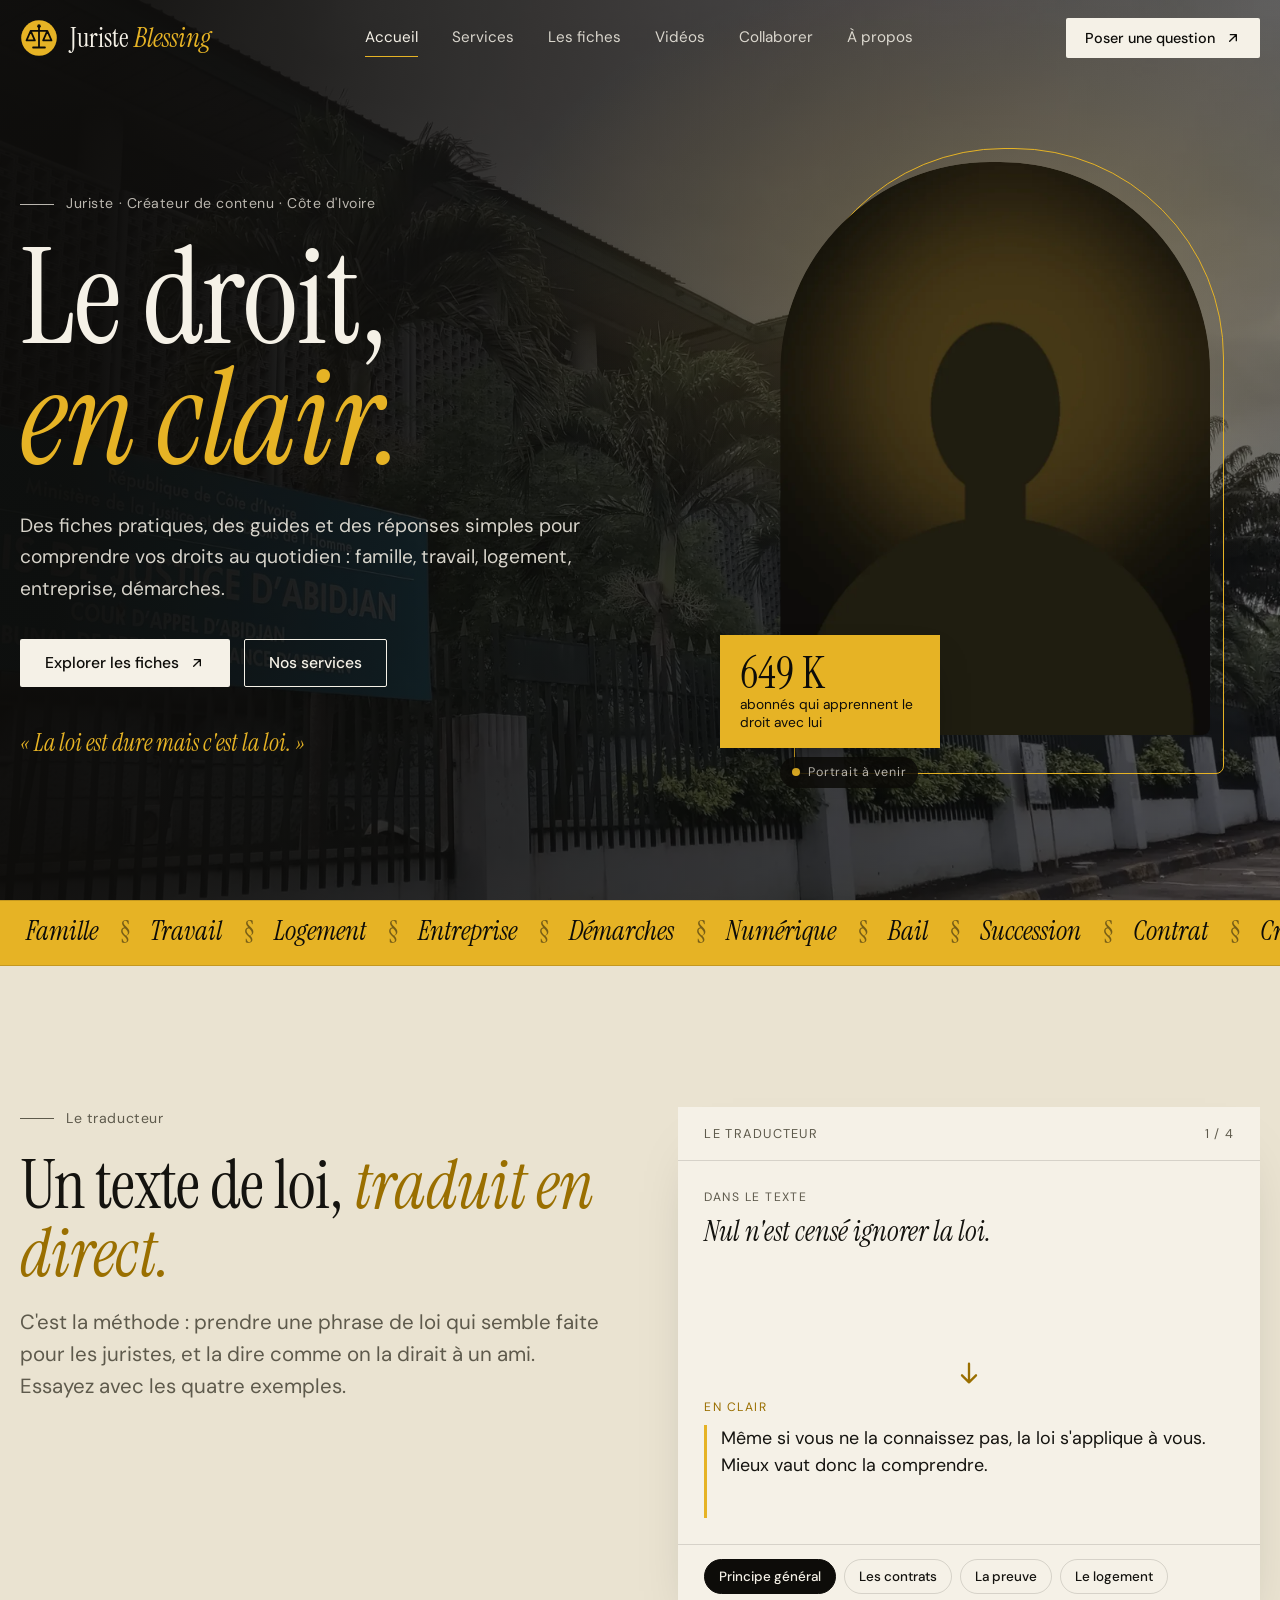
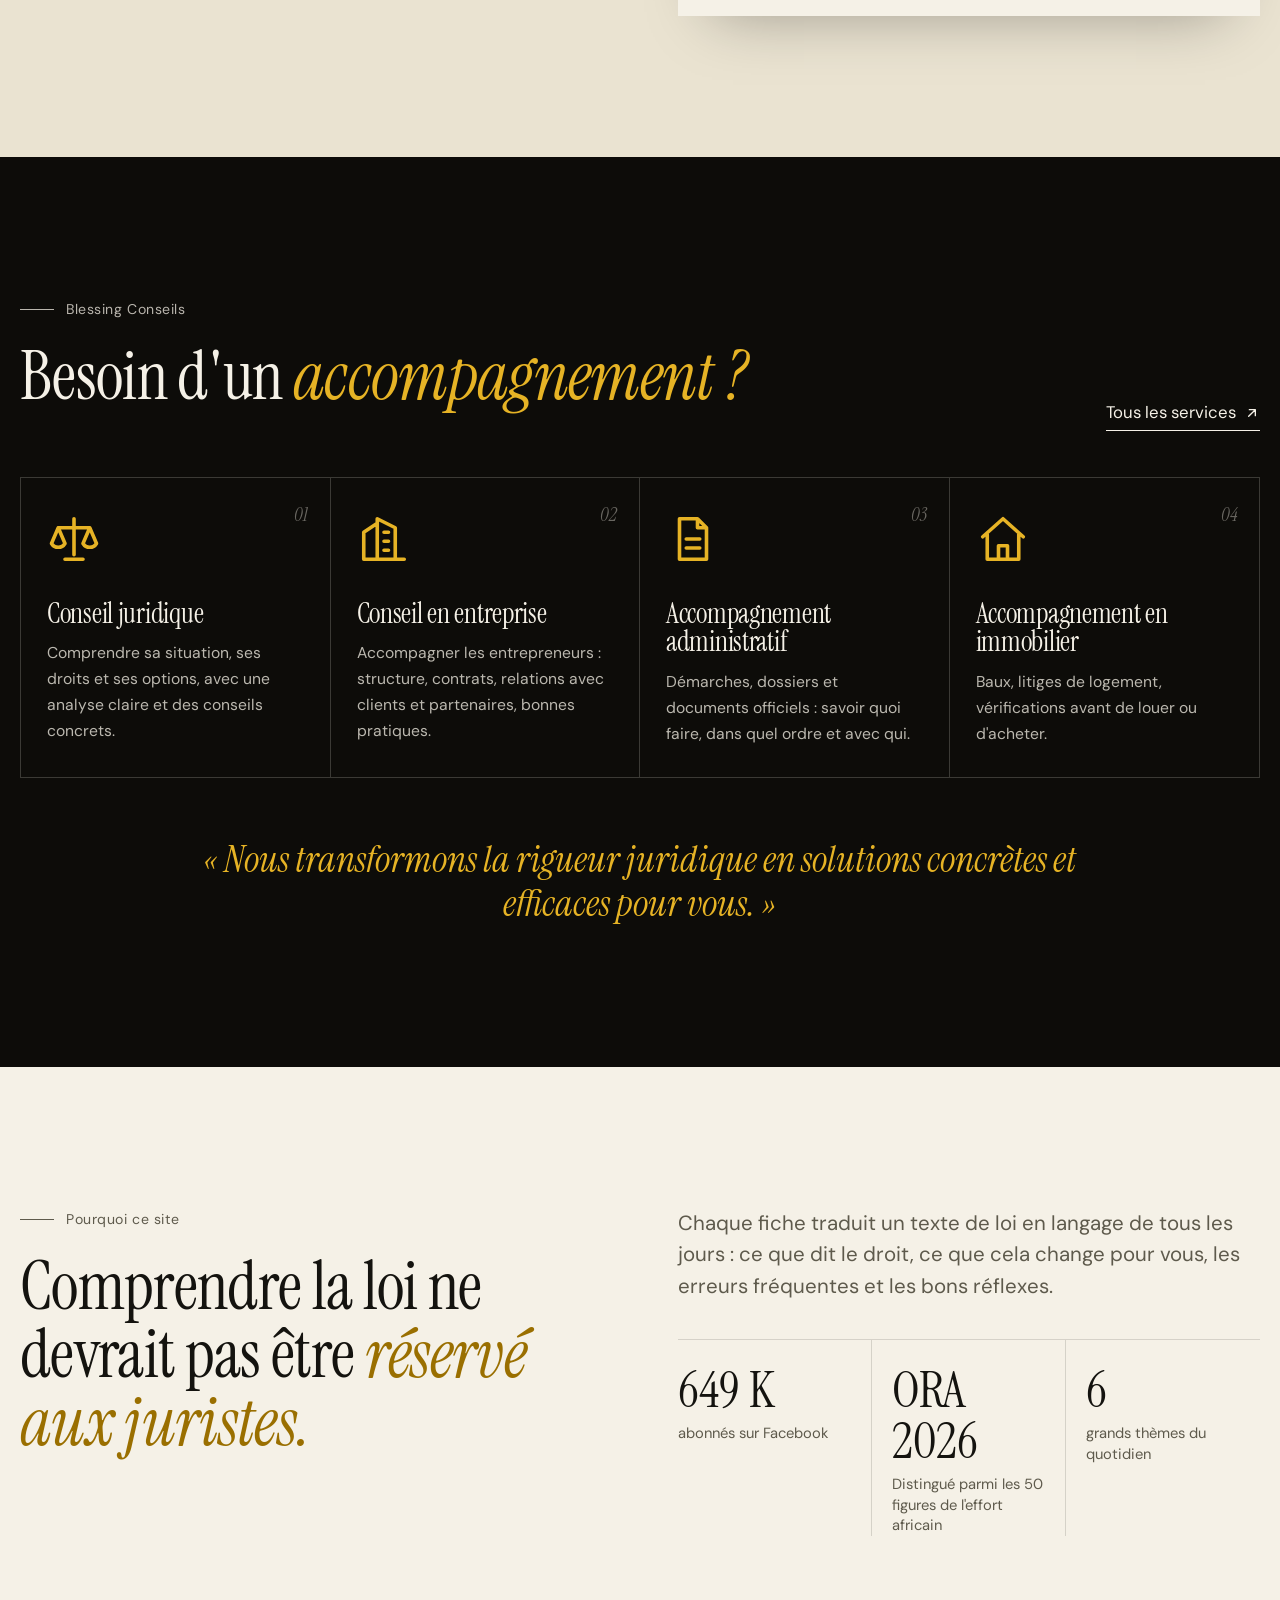
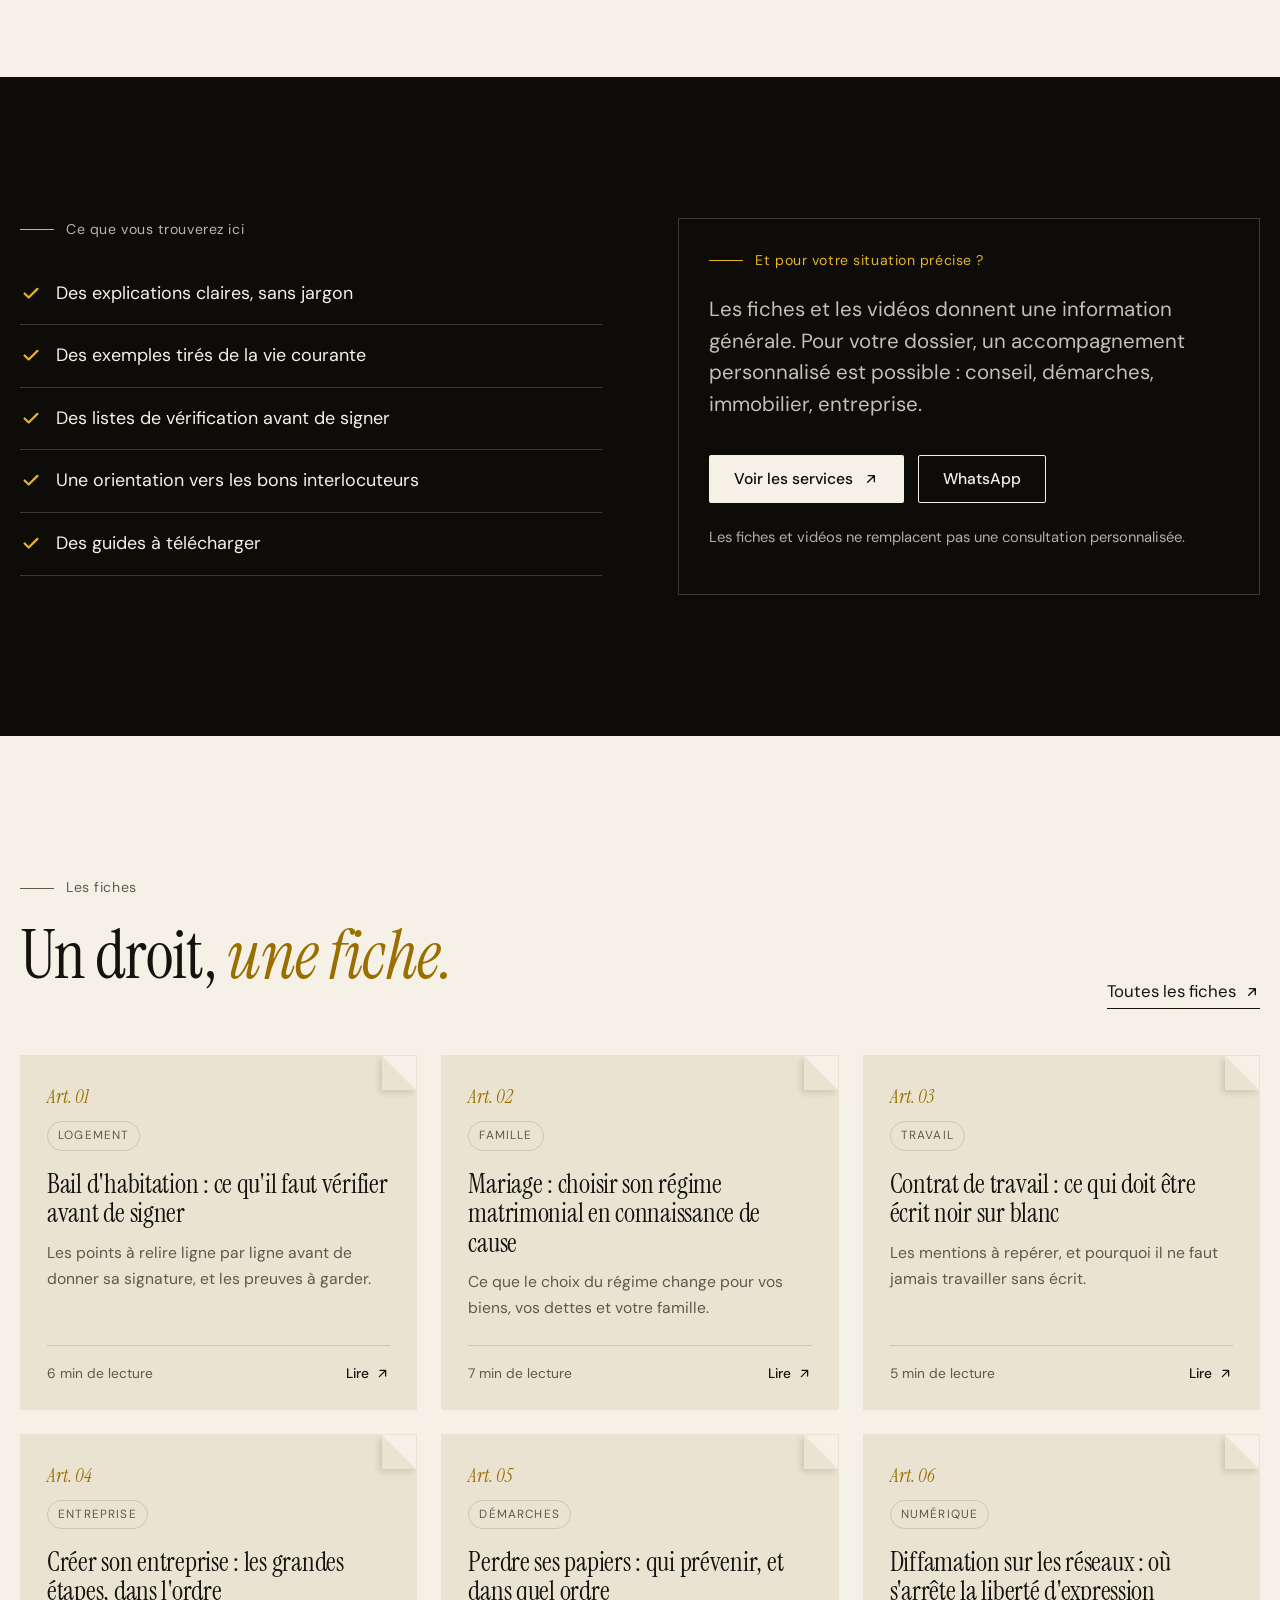
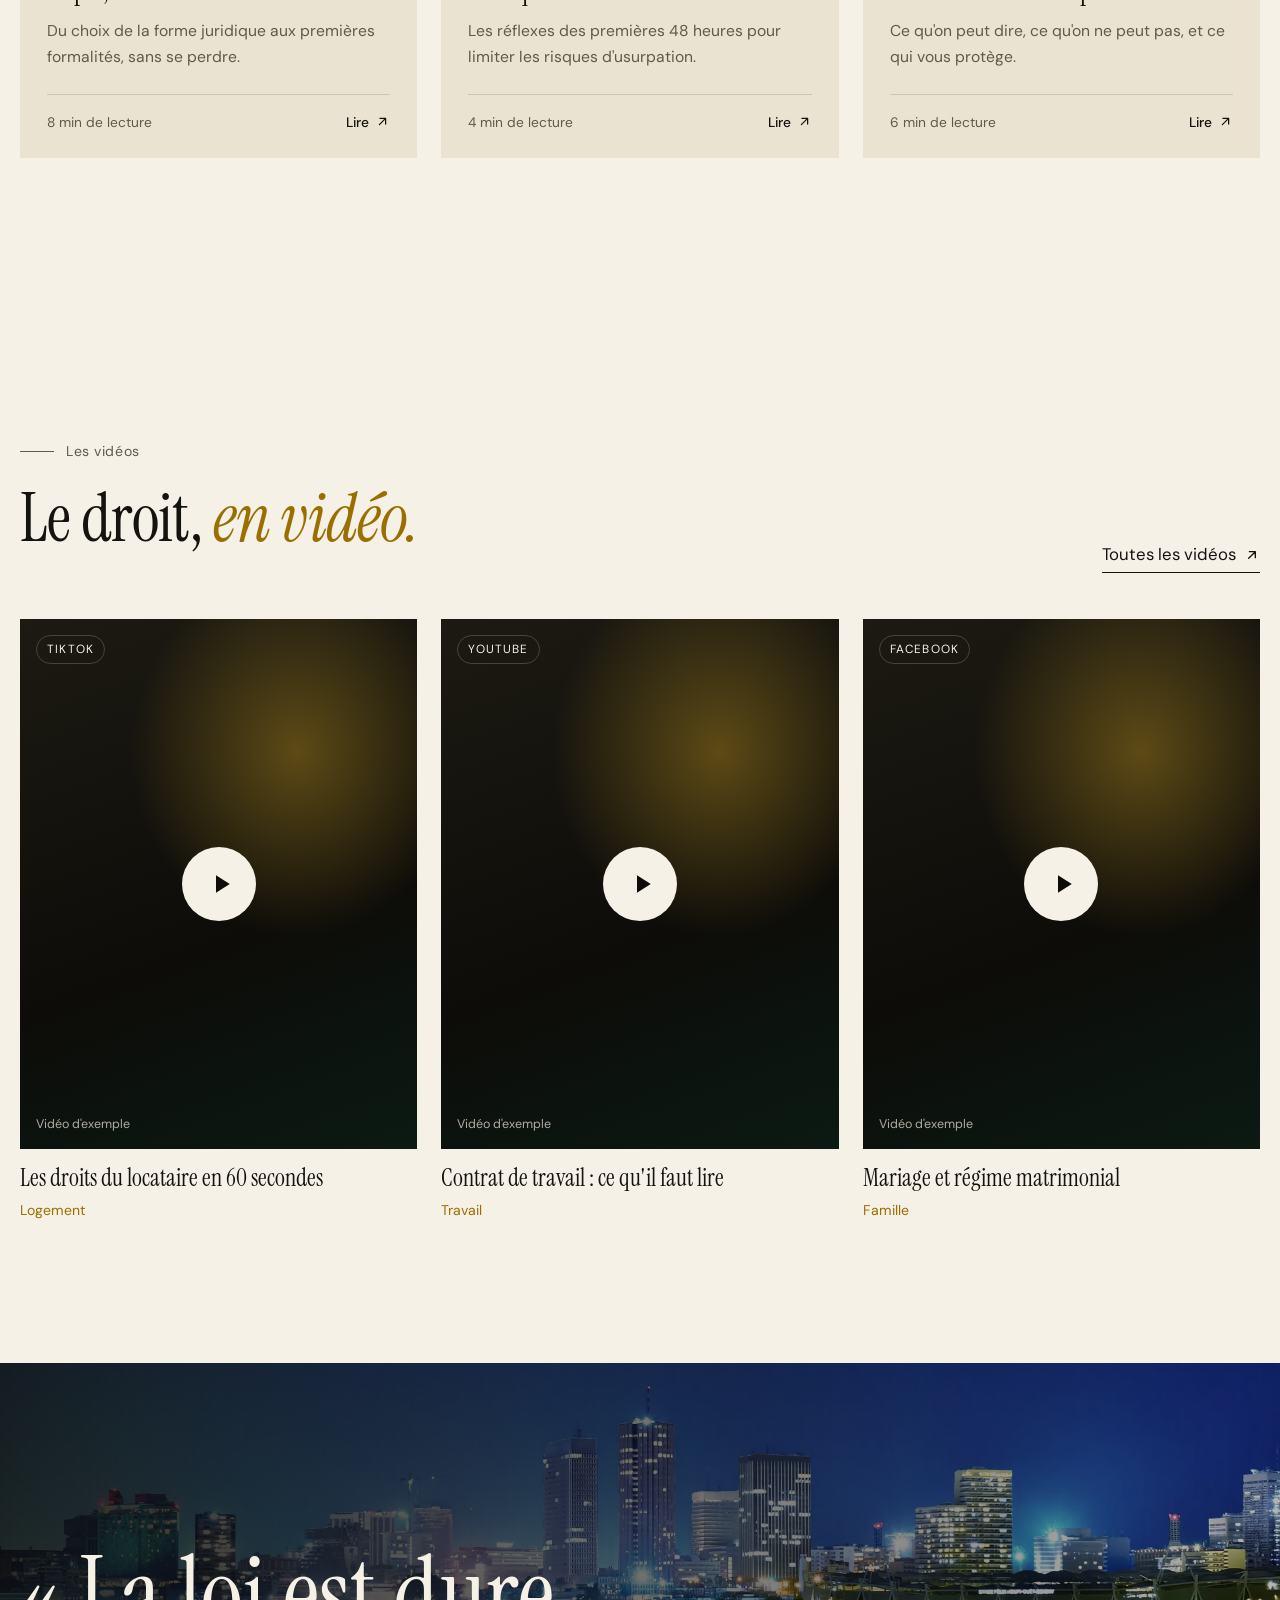
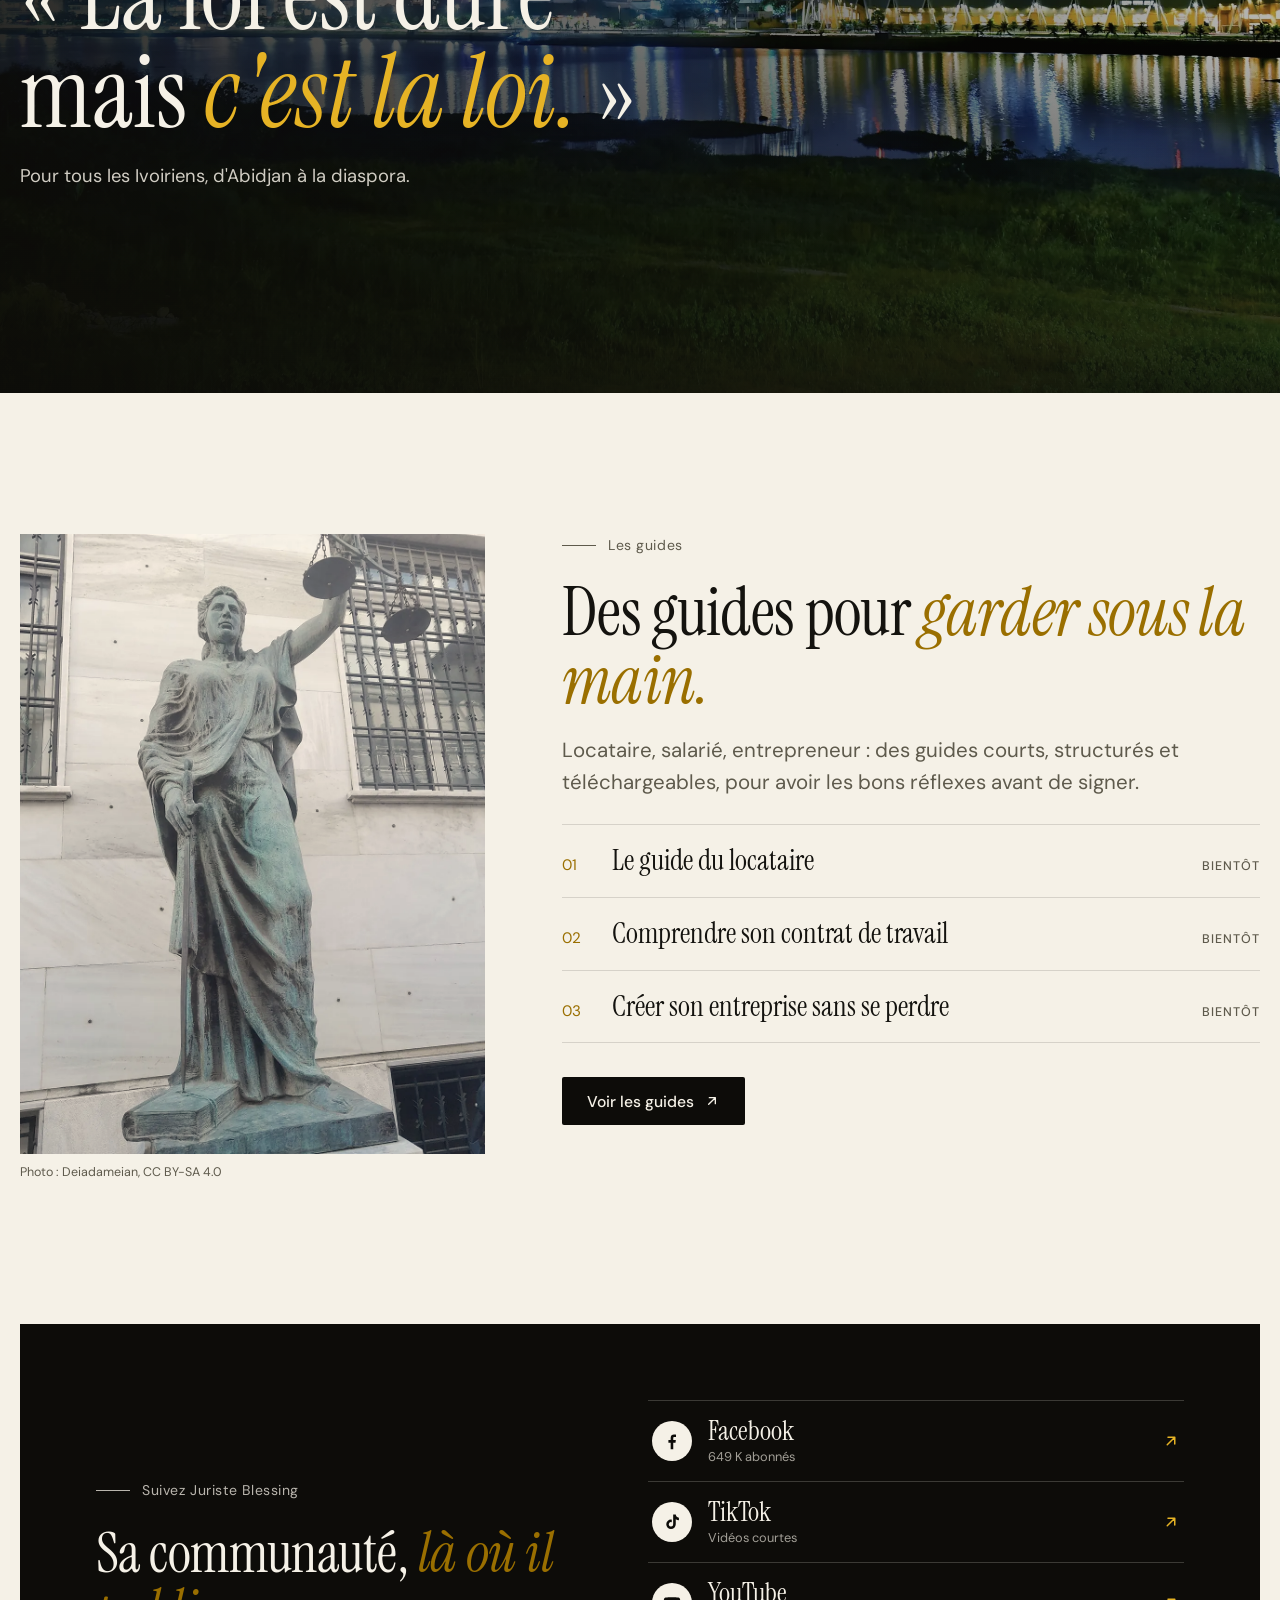
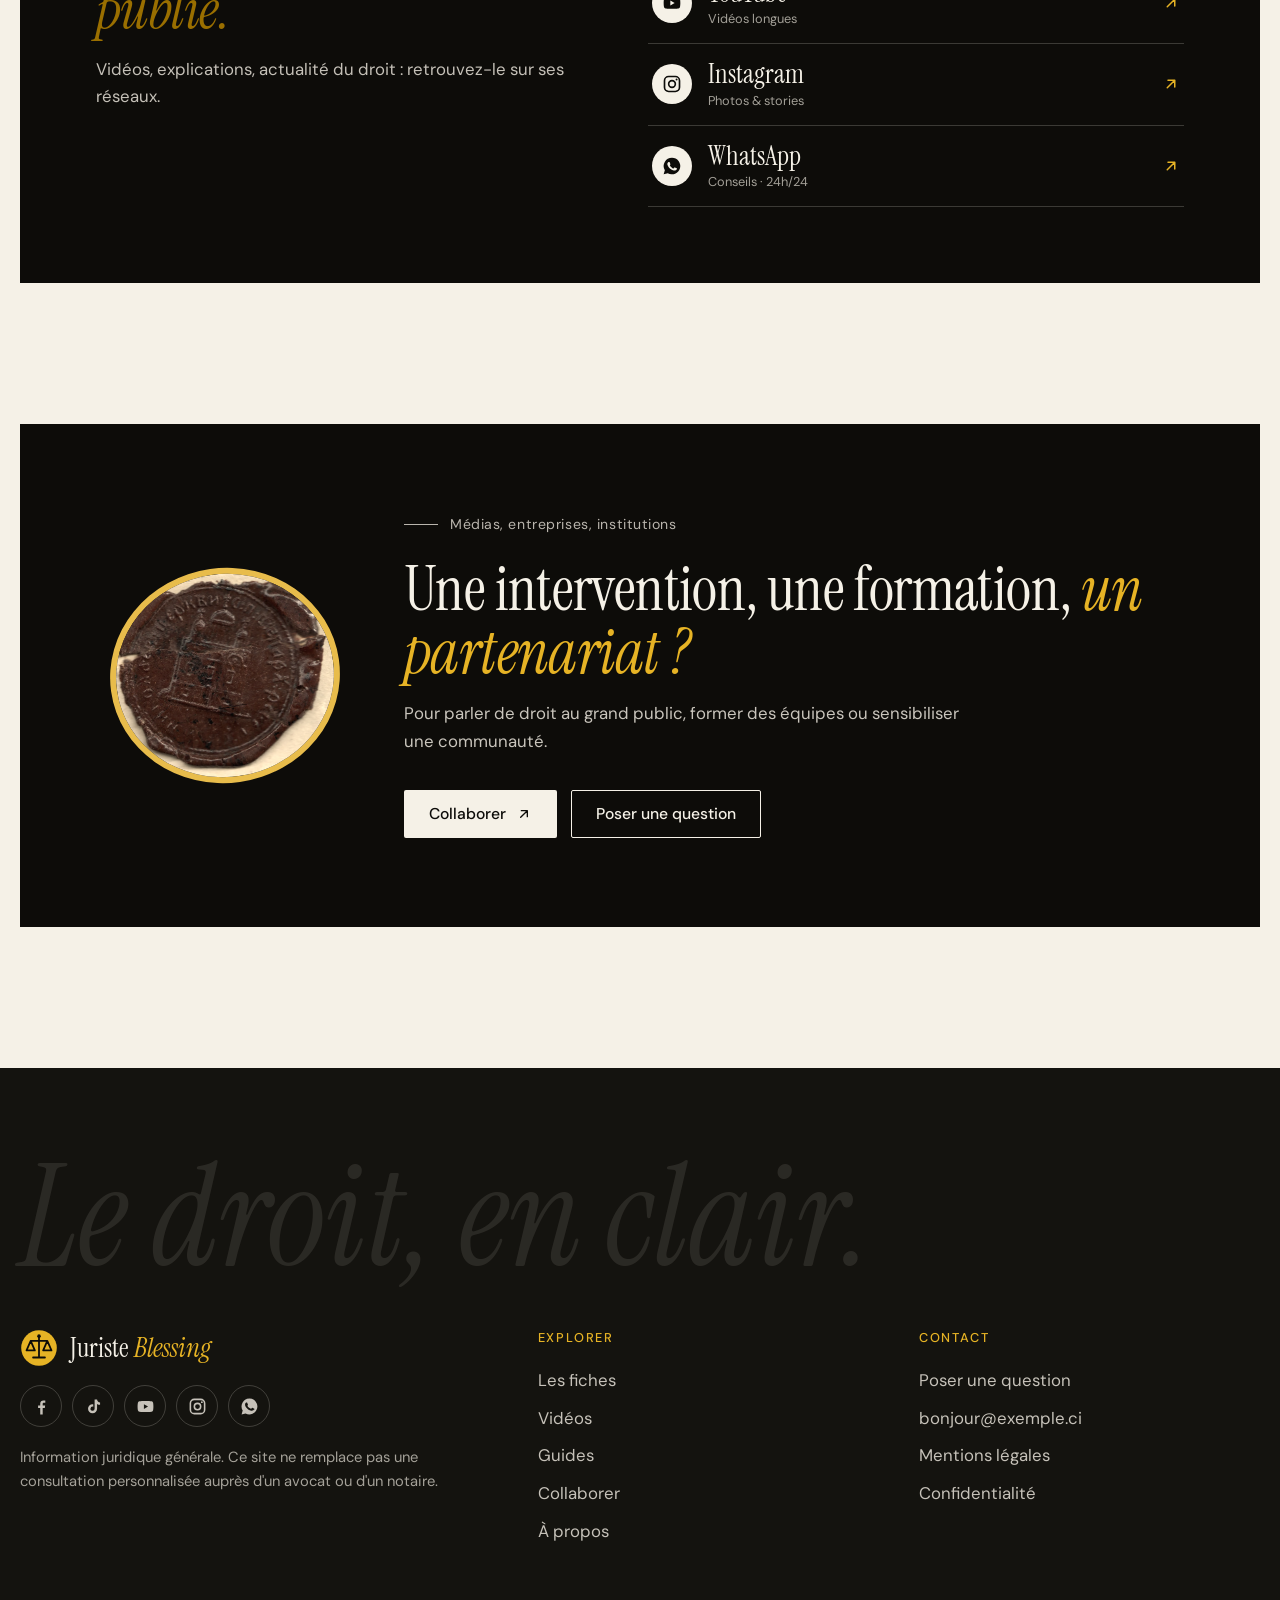
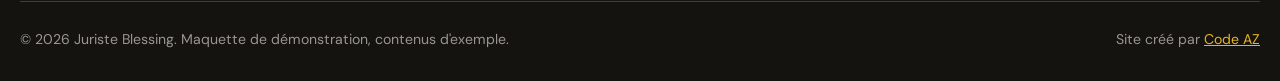
==== commit fbd0a6bd: "ok" ====
--- a/index.html
+++ b/index.html
@@ -5,7 +5,7 @@
 <meta name="viewport" content="width=device-width, initial-scale=1.0">
 <title>Juriste Blessing · Le droit, en clair</title>
 <meta name="description" content="Le droit expliqué simplement : fiches pratiques, guides et conseils d'orientation pour les particuliers et les entrepreneurs en Côte d'Ivoire.">
-<meta name="theme-color" content="#10261B">
+<meta name="theme-color" content="#0D0C09">
 <meta property="og:type" content="website">
 <meta property="og:locale" content="fr_FR">
 <meta property="og:title" content="Juriste Blessing · Le droit, en clair">
@@ -20,8 +20,8 @@
 <a class="skip" href="#contenu">Aller au contenu</a>
 <div id="progress" aria-hidden="true"></div>
 <header class="site"><div class="hbar">
-<a class="brand" href="./" aria-label="Juriste Blessing, accueil"><span class="seal"><svg viewBox="0 0 64 64" aria-hidden="true"><circle cx="32" cy="32" r="30" fill="currentColor"/><path d="M32 12v34M18 20h28M18 20l-7 16h14zM46 20l-7 16h14zM22 48h20" fill="none" stroke="var(--forest)" stroke-width="3" stroke-linecap="round" stroke-linejoin="round"/><circle cx="32" cy="12" r="3" fill="var(--orange)"/></svg></span><span class="bn">Juriste <i>Blessing</i></span></a>
-<nav class="nav" id="nav" aria-label="Navigation principale"><ul><li><a href="./" aria-current="page">Accueil</a></li><li><a href="fiches/">Les fiches</a></li><li><a href="videos/">Vidéos</a></li><li><a href="guides/">Guides</a></li><li><a href="collaborer/">Collaborer</a></li><li><a href="a-propos/">À propos</a></li></ul></nav>
+<a class="brand" href="./" aria-label="Juriste Blessing, accueil"><span class="seal"><svg viewBox="0 0 64 64" aria-hidden="true"><circle cx="32" cy="32" r="30" fill="currentColor"/><path d="M32 12v34M18 20h28M18 20l-7 16h14zM46 20l-7 16h14zM22 48h20" fill="none" stroke="#0D0C09" stroke-width="3" stroke-linecap="round" stroke-linejoin="round"/><circle cx="32" cy="12" r="3" fill="#0D0C09"/></svg></span><span class="bn">Juriste <i>Blessing</i></span></a>
+<nav class="nav" id="nav" aria-label="Navigation principale"><ul><li><a href="./" aria-current="page">Accueil</a></li><li><a href="services/">Services</a></li><li><a href="fiches/">Les fiches</a></li><li><a href="videos/">Vidéos</a></li><li><a href="collaborer/">Collaborer</a></li><li><a href="a-propos/">À propos</a></li></ul></nav>
 <a class="btn sm" href="poser-une-question/">Poser une question <svg viewBox="0 0 24 24" fill="none" stroke="currentColor" stroke-width="2" stroke-linecap="round" stroke-linejoin="round" aria-hidden="true"><path d="M7 17 17 7M8 7h9v9"/></svg></a>
 <button class="burger" type="button" aria-label="Ouvrir le menu" aria-expanded="false" aria-controls="nav"><i></i><i></i></button>
 </div></header>
@@ -31,7 +31,7 @@
 <div class="htxt"><p class="kicker light rv">Juriste · Créateur de contenu · Côte d'Ivoire</p>
 <h1 class="rv">Le droit,<br><em>en clair.</em></h1>
 <p class="lead rv">Des fiches pratiques, des guides et des réponses simples pour comprendre vos droits au quotidien : famille, travail, logement, entreprise, démarches.</p>
-<div class="actions rv"><a class="btn light" href="fiches/">Explorer les fiches <svg viewBox="0 0 24 24" fill="none" stroke="currentColor" stroke-width="2" stroke-linecap="round" stroke-linejoin="round" aria-hidden="true"><path d="M7 17 17 7M8 7h9v9"/></svg></a><a class="btn ghost" href="poser-une-question/">Poser une question</a></div>
+<div class="actions rv"><a class="btn light" href="fiches/">Explorer les fiches <svg viewBox="0 0 24 24" fill="none" stroke="currentColor" stroke-width="2" stroke-linecap="round" stroke-linejoin="round" aria-hidden="true"><path d="M7 17 17 7M8 7h9v9"/></svg></a><a class="btn ghost" href="services/">Nos services</a></div>
 <p class="hnote rv">« La loi est dure mais c'est la loi. »</p></div>
 <div class="hside rv"><figure class="portrait lead"><div class="pf"><img src="img/portrait-accueil.webp" alt="Portrait de Juriste Blessing" loading="lazy"></div><figcaption class="ph-badge">Portrait à venir</figcaption></figure><div class="hnumbers"><b>649 K</b><span>abonnés qui apprennent le droit avec lui</span></div></div></div></section>
 
@@ -47,6 +47,12 @@
 <div class="trad-f" role="tablist" aria-label="Choisir un exemple"><button type="button" role="tab" data-i="0" aria-selected="true">Principe général</button><button type="button" role="tab" data-i="1" aria-selected="false">Les contrats</button><button type="button" role="tab" data-i="2" aria-selected="false">La preuve</button><button type="button" role="tab" data-i="3" aria-selected="false">Le logement</button></div>
 </aside></div></section>
 
+<section class="s dark svcsec"><div class="wrap">
+<div class="shead"><div><p class="kicker light rv">Blessing Conseils</p><h2 class="rv">Besoin d'un <em>accompagnement ?</em></h2></div><a class="more rv" href="services/">Tous les services <svg viewBox="0 0 24 24" fill="none" stroke="currentColor" stroke-width="2" stroke-linecap="round" stroke-linejoin="round" aria-hidden="true"><path d="M7 17 17 7M8 7h9v9"/></svg></a></div>
+<div class="svcgrid"><article class="svc rv" style="--d:0s"><span class="si2"><svg viewBox="0 0 24 24" fill="none" stroke="currentColor" stroke-width="1.6" stroke-linecap="round" stroke-linejoin="round" aria-hidden="true"><path d="M12 3v16M5 7h14M5 7l-3 7a3.500 3.500 0 0 0 6 0zM19 7l-3 7a3.500 3.500 0 0 0 6 0zM8 21h8"/></svg></span><span class="n">01</span><h3>Conseil juridique</h3><p>Comprendre sa situation, ses droits et ses options, avec une analyse claire et des conseils concrets.</p></article><article class="svc rv" style="--d:0.08s"><span class="si2"><svg viewBox="0 0 24 24" fill="none" stroke="currentColor" stroke-width="1.6" stroke-linecap="round" stroke-linejoin="round" aria-hidden="true"><path d="M3 21V9l6-4v16M9 21V3l8 4v14M3 21h18M12 9h2M12 13h2M12 17h2"/></svg></span><span class="n">02</span><h3>Conseil en entreprise</h3><p>Accompagner les entrepreneurs : structure, contrats, relations avec clients et partenaires, bonnes pratiques.</p></article><article class="svc rv" style="--d:0.16s"><span class="si2"><svg viewBox="0 0 24 24" fill="none" stroke="currentColor" stroke-width="1.6" stroke-linecap="round" stroke-linejoin="round" aria-hidden="true"><path d="M6 3h8l4 4v14H6zM14 3v4h4M9 12h6M9 16h6"/></svg></span><span class="n">03</span><h3>Accompagnement administratif</h3><p>Démarches, dossiers et documents officiels : savoir quoi faire, dans quel ordre et avec qui.</p></article><article class="svc rv" style="--d:0.24s"><span class="si2"><svg viewBox="0 0 24 24" fill="none" stroke="currentColor" stroke-width="1.6" stroke-linecap="round" stroke-linejoin="round" aria-hidden="true"><path d="M3 11 12 3l9 8M5 10v11h14V10M10 21v-6h4v6"/></svg></span><span class="n">04</span><h3>Accompagnement en immobilier</h3><p>Baux, litiges de logement, vérifications avant de louer ou d'acheter.</p></article></div>
+<p class="tagl rv">« Nous transformons la rigueur juridique en solutions concrètes et efficaces pour vous. »</p>
+</div></section>
+
 <section class="s intro"><div class="wrap split">
 <div><p class="kicker rv">Pourquoi ce site</p><h2 class="rv">Comprendre la loi ne devrait pas être <em>réservé aux juristes.</em></h2></div>
 <div class="rv"><p class="big">Chaque fiche traduit un texte de loi en langage de tous les jours : ce que dit le droit, ce que cela change pour vous, les erreurs fréquentes et les bons réflexes.</p>
@@ -56,7 +62,7 @@
 <section class="s dark scope"><div class="wrap">
 <div class="two">
 <div class="rv"><p class="kicker light">Ce que vous trouverez ici</p><ul class="ticks"><li><svg viewBox="0 0 24 24" fill="none" stroke="currentColor" stroke-width="2.4" stroke-linecap="round" stroke-linejoin="round" aria-hidden="true"><path d="m5 12.5 4.5 4.5L19 7.500"/></svg>Des explications claires, sans jargon</li><li><svg viewBox="0 0 24 24" fill="none" stroke="currentColor" stroke-width="2.4" stroke-linecap="round" stroke-linejoin="round" aria-hidden="true"><path d="m5 12.5 4.5 4.5L19 7.500"/></svg>Des exemples tirés de la vie courante</li><li><svg viewBox="0 0 24 24" fill="none" stroke="currentColor" stroke-width="2.4" stroke-linecap="round" stroke-linejoin="round" aria-hidden="true"><path d="m5 12.5 4.5 4.5L19 7.500"/></svg>Des listes de vérification avant de signer</li><li><svg viewBox="0 0 24 24" fill="none" stroke="currentColor" stroke-width="2.4" stroke-linecap="round" stroke-linejoin="round" aria-hidden="true"><path d="m5 12.5 4.5 4.5L19 7.500"/></svg>Une orientation vers les bons interlocuteurs</li><li><svg viewBox="0 0 24 24" fill="none" stroke="currentColor" stroke-width="2.4" stroke-linecap="round" stroke-linejoin="round" aria-hidden="true"><path d="m5 12.5 4.5 4.5L19 7.500"/></svg>Des guides à télécharger</li></ul></div>
-<div class="rv notbox"><p class="kicker light o">Ce que vous ne trouverez pas ici</p><ul class="ticks no"><li><svg viewBox="0 0 24 24" fill="none" stroke="currentColor" stroke-width="2.4" stroke-linecap="round" aria-hidden="true"><path d="M6 6l12 12M18 6 6 18"/></svg>La représentation devant un tribunal</li><li><svg viewBox="0 0 24 24" fill="none" stroke="currentColor" stroke-width="2.4" stroke-linecap="round" aria-hidden="true"><path d="M6 6l12 12M18 6 6 18"/></svg>Une consultation personnalisée sur votre dossier</li><li><svg viewBox="0 0 24 24" fill="none" stroke="currentColor" stroke-width="2.4" stroke-linecap="round" aria-hidden="true"><path d="M6 6l12 12M18 6 6 18"/></svg>La rédaction d'actes qui engagent un avocat ou un notaire</li></ul><p class="small">Juriste Blessing se présente comme juriste, ni avocat ni notaire : le contenu est de l'information juridique générale. Pour un dossier précis, rapprochez-vous d'un professionnel habilité.</p></div>
+<div class="rv notbox"><p class="kicker light o">Et pour votre situation précise ?</p><p class="big">Les fiches et les vidéos donnent une information générale. Pour votre dossier, un accompagnement personnalisé est possible : conseil, démarches, immobilier, entreprise.</p><div class="actions"><a class="btn light" href="services/">Voir les services <svg viewBox="0 0 24 24" fill="none" stroke="currentColor" stroke-width="2" stroke-linecap="round" stroke-linejoin="round" aria-hidden="true"><path d="M7 17 17 7M8 7h9v9"/></svg></a><a class="btn ghost" href="https://wa.me/2250718216265" target="_blank" rel="noopener noreferrer">WhatsApp</a></div><p class="small">Les fiches et vidéos ne remplacent pas une consultation personnalisée.</p></div>
 </div></div></section>
 
 <section class="s"><div class="wrap">
@@ -79,14 +85,14 @@
 </div></section>
 
 <section class="s socsec"><div class="wrap"><div class="socbox rv"><div><p class="kicker light">Suivez Juriste Blessing</p><h2>Sa communauté, <em>là où il publie.</em></h2><p>Vidéos, explications, actualité du droit : retrouvez-le sur ses réseaux.</p></div>
-<ul class="soclist"><li><a href="https://www.facebook.com/profile.php?id=100086278839147" target="_blank" rel="noopener noreferrer"><span class="si"><svg viewBox="0 0 24 24" fill="currentColor" aria-hidden="true"><path d="M13.5 22v-8h2.7l.4-3.2h-3.1V8.800c0-.9.3-1.500 1.600-1.500h1.700V4.400c-.3 0-1.300-.1-2.400-.1-2.400 0-4 1.400-4 4.100v2.400H7.700V14h2.700v8z"/></svg></span><span class="sn">Facebook<small>649 K abonnés</small></span><svg viewBox="0 0 24 24" fill="none" stroke="currentColor" stroke-width="2" stroke-linecap="round" stroke-linejoin="round" aria-hidden="true"><path d="M7 17 17 7M8 7h9v9"/></svg></a></li><li><a href="https://www.tiktok.com/" target="_blank" rel="noopener noreferrer"><span class="si"><svg viewBox="0 0 24 24" fill="currentColor" aria-hidden="true"><path d="M16.500 3c.3 2.200 1.600 3.600 3.800 3.800v3.100c-1.400 0-2.700-.4-3.800-1.200v6.100a5.700 5.700 0 1 1-5.700-5.700c.3 0 .6 0 .9.1v3.200a2.600 2.600 0 1 0 1.700 2.400V3z"/></svg></span><span class="sn">TikTok<small>Vidéos courtes</small></span><svg viewBox="0 0 24 24" fill="none" stroke="currentColor" stroke-width="2" stroke-linecap="round" stroke-linejoin="round" aria-hidden="true"><path d="M7 17 17 7M8 7h9v9"/></svg></a></li><li><a href="https://www.youtube.com/" target="_blank" rel="noopener noreferrer"><span class="si"><svg viewBox="0 0 24 24" fill="currentColor" aria-hidden="true"><path d="M21.600 7.200a2.500 2.500 0 0 0-1.800-1.800C18.200 5 12 5 12 5s-6.200 0-7.800.4A2.500 2.500 0 0 0 2.400 7.200C2 8.800 2 12 2 12s0 3.200.4 4.800a2.500 2.500 0 0 0 1.800 1.800C5.800 19 12 19 12 19s6.200 0 7.800-.4a2.500 2.500 0 0 0 1.800-1.800c.4-1.600.4-4.800.4-4.800s0-3.200-.4-4.800zM10 15V9l5.200 3z"/></svg></span><span class="sn">YouTube<small>Vidéos longues</small></span><svg viewBox="0 0 24 24" fill="none" stroke="currentColor" stroke-width="2" stroke-linecap="round" stroke-linejoin="round" aria-hidden="true"><path d="M7 17 17 7M8 7h9v9"/></svg></a></li><li><a href="https://www.instagram.com/" target="_blank" rel="noopener noreferrer"><span class="si"><svg viewBox="0 0 24 24" fill="currentColor" aria-hidden="true"><rect x="3" y="3" width="18" height="18" rx="5" fill="none" stroke="currentColor" stroke-width="2"/><circle cx="12" cy="12" r="4" fill="none" stroke="currentColor" stroke-width="2"/><circle cx="17.500" cy="6.500" r="1.200"/></svg></span><span class="sn">Instagram<small>Photos & stories</small></span><svg viewBox="0 0 24 24" fill="none" stroke="currentColor" stroke-width="2" stroke-linecap="round" stroke-linejoin="round" aria-hidden="true"><path d="M7 17 17 7M8 7h9v9"/></svg></a></li><li><a href="https://www.whatsapp.com/" target="_blank" rel="noopener noreferrer"><span class="si"><svg viewBox="0 0 24 24" fill="currentColor" aria-hidden="true"><path d="M12 2a10 10 0 0 0-8.600 15.100L2 22l5-1.300A10 10 0 1 0 12 2zm5.300 14.200c-.2.600-1.300 1.200-1.800 1.200-.5.100-1 .2-3.300-.7-2.800-1.200-4.600-4-4.700-4.200-.1-.2-1.100-1.500-1.100-2.800s.7-2 1-2.300c.2-.3.500-.3.700-.3h.5c.2 0 .4 0 .6.500l.8 2c.1.200.1.400 0 .5l-.4.600c-.1.200-.3.300-.1.600.2.300.8 1.300 1.700 2.100 1.100 1 2.100 1.300 2.400 1.500.3.100.4.100.6-.1l.8-1c.2-.3.400-.2.600-.1l1.900.9c.3.100.5.200.5.300.1.200.1.800-.1 1.400z"/></svg></span><span class="sn">WhatsApp<small>Chaîne</small></span><svg viewBox="0 0 24 24" fill="none" stroke="currentColor" stroke-width="2" stroke-linecap="round" stroke-linejoin="round" aria-hidden="true"><path d="M7 17 17 7M8 7h9v9"/></svg></a></li></ul></div></div></section>
+<ul class="soclist"><li><a href="https://www.facebook.com/profile.php?id=100086278839147" target="_blank" rel="noopener noreferrer"><span class="si"><svg viewBox="0 0 24 24" fill="currentColor" aria-hidden="true"><path d="M13.5 22v-8h2.7l.4-3.2h-3.1V8.800c0-.9.3-1.500 1.600-1.500h1.700V4.400c-.3 0-1.300-.1-2.400-.1-2.400 0-4 1.400-4 4.100v2.400H7.700V14h2.700v8z"/></svg></span><span class="sn">Facebook<small>649 K abonnés</small></span><svg viewBox="0 0 24 24" fill="none" stroke="currentColor" stroke-width="2" stroke-linecap="round" stroke-linejoin="round" aria-hidden="true"><path d="M7 17 17 7M8 7h9v9"/></svg></a></li><li><a href="https://www.tiktok.com/" target="_blank" rel="noopener noreferrer"><span class="si"><svg viewBox="0 0 24 24" fill="currentColor" aria-hidden="true"><path d="M16.500 3c.3 2.200 1.600 3.600 3.800 3.800v3.100c-1.400 0-2.700-.4-3.800-1.200v6.100a5.700 5.700 0 1 1-5.700-5.700c.3 0 .6 0 .9.1v3.200a2.600 2.600 0 1 0 1.700 2.400V3z"/></svg></span><span class="sn">TikTok<small>Vidéos courtes</small></span><svg viewBox="0 0 24 24" fill="none" stroke="currentColor" stroke-width="2" stroke-linecap="round" stroke-linejoin="round" aria-hidden="true"><path d="M7 17 17 7M8 7h9v9"/></svg></a></li><li><a href="https://www.youtube.com/" target="_blank" rel="noopener noreferrer"><span class="si"><svg viewBox="0 0 24 24" fill="currentColor" aria-hidden="true"><path d="M21.600 7.200a2.500 2.500 0 0 0-1.800-1.800C18.200 5 12 5 12 5s-6.200 0-7.800.4A2.500 2.500 0 0 0 2.400 7.200C2 8.800 2 12 2 12s0 3.200.4 4.800a2.500 2.500 0 0 0 1.800 1.800C5.800 19 12 19 12 19s6.200 0 7.800-.4a2.500 2.500 0 0 0 1.800-1.800c.4-1.600.4-4.800.4-4.800s0-3.200-.4-4.800zM10 15V9l5.200 3z"/></svg></span><span class="sn">YouTube<small>Vidéos longues</small></span><svg viewBox="0 0 24 24" fill="none" stroke="currentColor" stroke-width="2" stroke-linecap="round" stroke-linejoin="round" aria-hidden="true"><path d="M7 17 17 7M8 7h9v9"/></svg></a></li><li><a href="https://www.instagram.com/" target="_blank" rel="noopener noreferrer"><span class="si"><svg viewBox="0 0 24 24" fill="currentColor" aria-hidden="true"><rect x="3" y="3" width="18" height="18" rx="5" fill="none" stroke="currentColor" stroke-width="2"/><circle cx="12" cy="12" r="4" fill="none" stroke="currentColor" stroke-width="2"/><circle cx="17.500" cy="6.500" r="1.200"/></svg></span><span class="sn">Instagram<small>Photos & stories</small></span><svg viewBox="0 0 24 24" fill="none" stroke="currentColor" stroke-width="2" stroke-linecap="round" stroke-linejoin="round" aria-hidden="true"><path d="M7 17 17 7M8 7h9v9"/></svg></a></li><li><a href="https://wa.me/2250718216265" target="_blank" rel="noopener noreferrer"><span class="si"><svg viewBox="0 0 24 24" fill="currentColor" aria-hidden="true"><path d="M12 2a10 10 0 0 0-8.600 15.100L2 22l5-1.300A10 10 0 1 0 12 2zm5.300 14.200c-.2.600-1.300 1.200-1.800 1.200-.5.100-1 .2-3.300-.7-2.800-1.200-4.600-4-4.700-4.200-.1-.2-1.100-1.500-1.100-2.800s.7-2 1-2.300c.2-.3.500-.3.700-.3h.5c.2 0 .4 0 .6.500l.8 2c.1.200.1.400 0 .5l-.4.600c-.1.200-.3.300-.1.600.2.300.8 1.300 1.700 2.100 1.100 1 2.100 1.300 2.400 1.500.3.100.4.100.6-.1l.8-1c.2-.3.400-.2.600-.1l1.900.9c.3.100.5.200.5.300.1.200.1.800-.1 1.400z"/></svg></span><span class="sn">WhatsApp<small>Conseils · 24h/24</small></span><svg viewBox="0 0 24 24" fill="none" stroke="currentColor" stroke-width="2" stroke-linecap="round" stroke-linejoin="round" aria-hidden="true"><path d="M7 17 17 7M8 7h9v9"/></svg></a></li></ul></div></div></section>
 
 <section class="s cta"><div class="wrap"><div class="ctabox rv"><img class="stamp" src="img/sceau.webp" width="600" height="600" alt="" loading="lazy"><div><p class="kicker light">Médias, entreprises, institutions</p><h2>Une intervention, une formation, <em>un partenariat ?</em></h2><p>Pour parler de droit au grand public, former des équipes ou sensibiliser une communauté.</p><div class="actions"><a class="btn light" href="collaborer/">Collaborer <svg viewBox="0 0 24 24" fill="none" stroke="currentColor" stroke-width="2" stroke-linecap="round" stroke-linejoin="round" aria-hidden="true"><path d="M7 17 17 7M8 7h9v9"/></svg></a><a class="btn ghost" href="poser-une-question/">Poser une question</a></div></div></div></div></section>
 </main>
 <footer class="site"><div class="wrap">
 <div class="fword" aria-hidden="true">Le droit, en clair.</div>
 <div class="fgrid">
-<div><a class="brand" href="./"><span class="seal"><svg viewBox="0 0 64 64" aria-hidden="true"><circle cx="32" cy="32" r="30" fill="currentColor"/><path d="M32 12v34M18 20h28M18 20l-7 16h14zM46 20l-7 16h14zM22 48h20" fill="none" stroke="var(--forest)" stroke-width="3" stroke-linecap="round" stroke-linejoin="round"/><circle cx="32" cy="12" r="3" fill="var(--orange)"/></svg></span><span class="bn">Juriste <i>Blessing</i></span></a><ul class="social foot"><li><a href="https://www.facebook.com/profile.php?id=100086278839147" target="_blank" rel="noopener noreferrer" aria-label="Facebook" title="Facebook"><svg viewBox="0 0 24 24" fill="currentColor" aria-hidden="true"><path d="M13.5 22v-8h2.7l.4-3.2h-3.1V8.800c0-.9.3-1.500 1.600-1.500h1.700V4.400c-.3 0-1.300-.1-2.400-.1-2.400 0-4 1.400-4 4.100v2.400H7.700V14h2.700v8z"/></svg></a></li><li><a href="https://www.tiktok.com/" target="_blank" rel="noopener noreferrer" aria-label="TikTok" title="TikTok"><svg viewBox="0 0 24 24" fill="currentColor" aria-hidden="true"><path d="M16.500 3c.3 2.200 1.600 3.600 3.800 3.800v3.100c-1.400 0-2.700-.4-3.800-1.200v6.100a5.700 5.700 0 1 1-5.700-5.700c.3 0 .6 0 .9.1v3.200a2.600 2.600 0 1 0 1.700 2.400V3z"/></svg></a></li><li><a href="https://www.youtube.com/" target="_blank" rel="noopener noreferrer" aria-label="YouTube" title="YouTube"><svg viewBox="0 0 24 24" fill="currentColor" aria-hidden="true"><path d="M21.600 7.200a2.500 2.500 0 0 0-1.800-1.800C18.200 5 12 5 12 5s-6.200 0-7.800.4A2.500 2.500 0 0 0 2.400 7.200C2 8.800 2 12 2 12s0 3.200.4 4.800a2.500 2.500 0 0 0 1.800 1.800C5.800 19 12 19 12 19s6.200 0 7.800-.4a2.500 2.500 0 0 0 1.800-1.800c.4-1.600.4-4.800.4-4.800s0-3.200-.4-4.800zM10 15V9l5.200 3z"/></svg></a></li><li><a href="https://www.instagram.com/" target="_blank" rel="noopener noreferrer" aria-label="Instagram" title="Instagram"><svg viewBox="0 0 24 24" fill="currentColor" aria-hidden="true"><rect x="3" y="3" width="18" height="18" rx="5" fill="none" stroke="currentColor" stroke-width="2"/><circle cx="12" cy="12" r="4" fill="none" stroke="currentColor" stroke-width="2"/><circle cx="17.500" cy="6.500" r="1.200"/></svg></a></li><li><a href="https://www.whatsapp.com/" target="_blank" rel="noopener noreferrer" aria-label="WhatsApp" title="WhatsApp"><svg viewBox="0 0 24 24" fill="currentColor" aria-hidden="true"><path d="M12 2a10 10 0 0 0-8.600 15.100L2 22l5-1.300A10 10 0 1 0 12 2zm5.300 14.200c-.2.600-1.300 1.200-1.800 1.200-.5.100-1 .2-3.300-.7-2.800-1.200-4.600-4-4.700-4.200-.1-.2-1.100-1.500-1.100-2.800s.7-2 1-2.300c.2-.3.500-.3.700-.3h.5c.2 0 .4 0 .6.500l.8 2c.1.200.1.400 0 .5l-.4.600c-.1.200-.3.300-.1.600.2.300.8 1.300 1.700 2.100 1.100 1 2.100 1.300 2.400 1.500.3.100.4.100.6-.1l.8-1c.2-.3.400-.2.600-.1l1.900.9c.3.100.5.200.5.300.1.200.1.800-.1 1.400z"/></svg></a></li></ul><p class="fnote">Information juridique générale. Ce site ne remplace pas une consultation personnalisée auprès d'un avocat ou d'un notaire.</p></div>
+<div><a class="brand" href="./"><span class="seal"><svg viewBox="0 0 64 64" aria-hidden="true"><circle cx="32" cy="32" r="30" fill="currentColor"/><path d="M32 12v34M18 20h28M18 20l-7 16h14zM46 20l-7 16h14zM22 48h20" fill="none" stroke="#0D0C09" stroke-width="3" stroke-linecap="round" stroke-linejoin="round"/><circle cx="32" cy="12" r="3" fill="#0D0C09"/></svg></span><span class="bn">Juriste <i>Blessing</i></span></a><ul class="social foot"><li><a href="https://www.facebook.com/profile.php?id=100086278839147" target="_blank" rel="noopener noreferrer" aria-label="Facebook" title="Facebook"><svg viewBox="0 0 24 24" fill="currentColor" aria-hidden="true"><path d="M13.5 22v-8h2.7l.4-3.2h-3.1V8.800c0-.9.3-1.500 1.600-1.500h1.700V4.400c-.3 0-1.300-.1-2.400-.1-2.400 0-4 1.400-4 4.100v2.400H7.700V14h2.700v8z"/></svg></a></li><li><a href="https://www.tiktok.com/" target="_blank" rel="noopener noreferrer" aria-label="TikTok" title="TikTok"><svg viewBox="0 0 24 24" fill="currentColor" aria-hidden="true"><path d="M16.500 3c.3 2.200 1.600 3.600 3.800 3.800v3.100c-1.400 0-2.700-.4-3.800-1.200v6.100a5.700 5.700 0 1 1-5.700-5.700c.3 0 .6 0 .9.1v3.200a2.600 2.600 0 1 0 1.700 2.400V3z"/></svg></a></li><li><a href="https://www.youtube.com/" target="_blank" rel="noopener noreferrer" aria-label="YouTube" title="YouTube"><svg viewBox="0 0 24 24" fill="currentColor" aria-hidden="true"><path d="M21.600 7.200a2.500 2.500 0 0 0-1.800-1.800C18.200 5 12 5 12 5s-6.200 0-7.800.4A2.500 2.500 0 0 0 2.400 7.200C2 8.800 2 12 2 12s0 3.200.4 4.800a2.500 2.500 0 0 0 1.800 1.800C5.800 19 12 19 12 19s6.200 0 7.800-.4a2.500 2.500 0 0 0 1.800-1.800c.4-1.600.4-4.800.4-4.800s0-3.200-.4-4.800zM10 15V9l5.200 3z"/></svg></a></li><li><a href="https://www.instagram.com/" target="_blank" rel="noopener noreferrer" aria-label="Instagram" title="Instagram"><svg viewBox="0 0 24 24" fill="currentColor" aria-hidden="true"><rect x="3" y="3" width="18" height="18" rx="5" fill="none" stroke="currentColor" stroke-width="2"/><circle cx="12" cy="12" r="4" fill="none" stroke="currentColor" stroke-width="2"/><circle cx="17.500" cy="6.500" r="1.200"/></svg></a></li><li><a href="https://wa.me/2250718216265" target="_blank" rel="noopener noreferrer" aria-label="WhatsApp" title="WhatsApp"><svg viewBox="0 0 24 24" fill="currentColor" aria-hidden="true"><path d="M12 2a10 10 0 0 0-8.600 15.100L2 22l5-1.300A10 10 0 1 0 12 2zm5.300 14.200c-.2.600-1.300 1.200-1.800 1.200-.5.100-1 .2-3.300-.7-2.800-1.200-4.600-4-4.700-4.200-.1-.2-1.100-1.500-1.100-2.800s.7-2 1-2.300c.2-.3.500-.3.700-.3h.5c.2 0 .4 0 .6.500l.8 2c.1.200.1.400 0 .5l-.4.600c-.1.200-.3.300-.1.600.2.300.8 1.300 1.700 2.100 1.100 1 2.100 1.300 2.400 1.500.3.100.4.100.6-.1l.8-1c.2-.3.400-.2.600-.1l1.900.9c.3.100.5.200.5.300.1.200.1.800-.1 1.400z"/></svg></a></li></ul><p class="fnote">Information juridique générale. Ce site ne remplace pas une consultation personnalisée auprès d'un avocat ou d'un notaire.</p></div>
 <div><h2>Explorer</h2><a href="fiches/">Les fiches</a><a href="videos/">Vidéos</a><a href="guides/">Guides</a><a href="collaborer/">Collaborer</a><a href="a-propos/">À propos</a></div>
 <div><h2>Contact</h2><a href="poser-une-question/">Poser une question</a><a href="mailto:bonjour@exemple.ci">bonjour@exemple.ci</a><a href="mentions-legales/">Mentions légales</a><a href="confidentialite/">Confidentialité</a></div>
 </div>
--- a/css/style.css
+++ b/css/style.css
@@ -5,7 +5,7 @@
 @font-face{font-family:"DM Sans";src:url(../fonts/dm-sans-latin-500-normal.woff2) format("woff2");font-weight:500;font-display:swap}
 @font-face{font-family:"DM Sans";src:url(../fonts/dm-sans-latin-700-normal.woff2) format("woff2");font-weight:700;font-display:swap}
 
-:root{--paper:#F3EEE4;--paper2:#E9E1D0;--ink:#171611;--forest:#10261B;--forest2:#183A2B;--orange:#D86F1C;--orange2:#F08A3A;--muted:#5E5A4C;--line:rgba(23,22,17,.14);--lineL:rgba(243,238,228,.2);--serif:"Instrument Serif",Georgia,serif;--sans:"DM Sans",system-ui,sans-serif;--r:2px;--w:1240px}
+:root{--paper:#F5F1E7;--paper2:#EAE3D1;--ink:#14130F;--forest:#0D0C09;--forest2:#1C1A12;--orange:#9A6F00;--orange2:#E6B325;--muted:#5E5A4C;--line:rgba(23,22,17,.14);--lineL:rgba(243,238,228,.2);--serif:"Instrument Serif",Georgia,serif;--sans:"DM Sans",system-ui,sans-serif;--r:2px;--w:1240px}
 *,*::before,*::after{box-sizing:border-box}
 html{scroll-behavior:smooth;overflow-x:clip;-webkit-text-size-adjust:100%}
 body{margin:0;background:var(--paper);color:var(--ink);font:400 1.05rem/1.65 var(--sans);overflow-x:clip}
@@ -25,7 +25,7 @@
 
 /* en-tête */
 header.site{position:fixed;inset:0 0 auto 0;z-index:100;transition:background .3s,backdrop-filter .3s,border-color .3s;border-bottom:1px solid transparent;color:var(--paper)}
-header.site.stuck,body.inner header.site{background:rgba(16,38,27,.92);backdrop-filter:blur(10px);border-color:var(--lineL)}
+header.site.stuck,body.inner header.site{background:rgba(13,12,9,.92);backdrop-filter:blur(10px);border-color:var(--lineL)}
 .hbar{width:min(100% - 40px,var(--w));margin-inline:auto;height:76px;display:flex;align-items:center;gap:30px}
 .brand{display:flex;align-items:center;gap:12px;text-decoration:none}
 .seal{width:38px;height:38px;color:var(--paper);display:block}
@@ -52,8 +52,8 @@
 
 /* hero */
 .hero{position:relative;min-height:100svh;color:var(--paper);display:grid;align-items:center;padding:130px 0 80px;background:var(--forest);overflow:hidden}
-.hero-bg{position:absolute;inset:0;background:linear-gradient(95deg,rgba(16,38,27,.96) 8%,rgba(16,38,27,.72) 55%,rgba(16,38,27,.5)),url(../img/palais.webp) 70% center/cover;filter:saturate(.7)}
-.hero-bg::after{content:"";position:absolute;inset:0;background:radial-gradient(60% 50% at 80% 30%,rgba(216,111,28,.25),transparent 70%)}
+.hero-bg{position:absolute;inset:0;background:linear-gradient(95deg,rgba(13,12,9,.96) 8%,rgba(13,12,9,.72) 55%,rgba(13,12,9,.5)),url(../img/palais.webp) 70% center/cover;filter:saturate(.7)}
+.hero-bg::after{content:"";position:absolute;inset:0;background:radial-gradient(60% 50% at 80% 30%,rgba(230,179,37,.25),transparent 70%)}
 .hgrid{position:relative;display:grid;grid-template-columns:1.15fr .85fr;gap:60px;align-items:center}
 .kicker{display:flex;align-items:center;gap:12px;font-size:.88rem;letter-spacing:.04em;color:var(--muted);margin:0 0 22px}
 .kicker::before{content:"";width:34px;height:1px;background:currentColor}
@@ -117,7 +117,7 @@
 /* bandeau photo */
 .band{position:relative;min-height:70vh;display:grid;align-items:center;color:var(--paper);overflow:hidden}
 .band img{position:absolute;inset:0;width:100%;height:100%;object-fit:cover;object-position:center 28%;filter:saturate(.7) contrast(1.05)}
-.band::before{content:"";position:absolute;inset:0;background:linear-gradient(90deg,rgba(16,38,27,.88),rgba(16,38,27,.3)),linear-gradient(0deg,rgba(16,38,27,.85),transparent 55%);z-index:1}
+.band::before{content:"";position:absolute;inset:0;background:linear-gradient(90deg,rgba(13,12,9,.88),rgba(13,12,9,.3)),linear-gradient(0deg,rgba(13,12,9,.85),transparent 55%);z-index:1}
 .band-in{position:relative;z-index:2;width:min(100% - 40px,var(--w));margin:auto}
 .bq{font:400 clamp(3rem,8vw,7.5rem)/.95 var(--serif);margin:0 0 20px}.bc{font-size:1.15rem;color:rgba(243,238,228,.85)}
 
@@ -165,7 +165,7 @@
 .book .cover{position:relative;aspect-ratio:3/4;overflow:hidden;background:var(--forest);color:var(--paper);display:flex;flex-direction:column;justify-content:flex-end;padding:26px;transition:transform .4s;box-shadow:12px 14px 0 var(--paper2),12px 14px 0 1px var(--line)}
 .book:hover .cover{transform:translate(-4px,-4px) rotate(-1deg)}
 .book .cover img{position:absolute;inset:0;width:100%;height:100%;object-fit:cover;opacity:.5;mix-blend-mode:luminosity}
-.book .cover::after{content:"";position:absolute;inset:0;background:linear-gradient(transparent 30%,rgba(16,38,27,.95))}
+.book .cover::after{content:"";position:absolute;inset:0;background:linear-gradient(transparent 30%,rgba(13,12,9,.95))}
 .book .cover span,.book .cover b{position:relative;z-index:2}.book .cover span{font-size:.76rem;letter-spacing:.14em;text-transform:uppercase;color:var(--orange2);margin-bottom:8px}.book .cover b{font:400 2rem/1.05 var(--serif)}
 .binfo{padding-top:34px}.binfo h3{font-size:1.7rem;margin:12px 0 8px}.binfo p{color:var(--muted);margin:0 0 14px}.tag{display:inline-block;font-size:.74rem;letter-spacing:.1em;text-transform:uppercase;border:1px solid var(--line);padding:4px 10px;border-radius:99px;color:var(--muted)}
 .soon{font-size:.85rem;color:var(--orange);font-weight:500}
@@ -252,7 +252,7 @@
 .vgrid{display:grid;grid-template-columns:repeat(3,1fr);gap:24px}
 .vcard{display:flex;flex-direction:column;text-decoration:none;gap:8px}
 .vcard .thumb{position:relative;aspect-ratio:9/12;display:grid;place-items:center;background:linear-gradient(160deg,var(--forest2),var(--forest) 60%,#0b1a13);overflow:hidden;color:var(--paper);transition:transform .4s}
-.vcard .thumb::before{content:"";position:absolute;inset:0;background:radial-gradient(60% 50% at 70% 25%,rgba(216,111,28,.35),transparent 70%)}
+.vcard .thumb::before{content:"";position:absolute;inset:0;background:radial-gradient(60% 50% at 70% 25%,rgba(230,179,37,.35),transparent 70%)}
 .vcard:hover .thumb{transform:translateY(-6px)}
 .play{position:relative;width:74px;height:74px;border-radius:50%;background:var(--paper);color:var(--forest);display:grid;place-items:center;transition:.3s}.play svg{width:30px;height:30px;margin-left:4px}.vcard:hover .play{background:var(--orange);transform:scale(1.08)}
 .plat{position:absolute;left:16px;top:16px;font-size:.74rem;letter-spacing:.1em;text-transform:uppercase;border:1px solid var(--lineL);padding:4px 10px;border-radius:99px}
@@ -260,7 +260,7 @@
 .vt{font:400 1.5rem/1.1 var(--serif);margin-top:8px}.vm{font-size:.88rem;color:var(--orange)}
 .feat{display:grid;grid-template-columns:1.2fr .8fr;gap:clamp(24px,5vw,70px);align-items:center;margin-bottom:80px}
 .feat .screen{position:relative;aspect-ratio:16/9;background:linear-gradient(150deg,var(--forest2),var(--forest));display:grid;place-items:center;color:var(--paper)}
-.feat .screen::before{content:"";position:absolute;inset:0;background:radial-gradient(60% 60% at 75% 25%,rgba(216,111,28,.35),transparent 70%)}
+.feat .screen::before{content:"";position:absolute;inset:0;background:radial-gradient(60% 60% at 75% 25%,rgba(230,179,37,.35),transparent 70%)}
 .play.big{width:96px;height:96px}.play.big svg{width:38px;height:38px}
 .feat .ex{left:20px;bottom:16px}
 .finfo h2{font-size:clamp(2rem,3.6vw,3.2rem)}
@@ -281,7 +281,41 @@
 .vgrid{grid-template-columns:repeat(2,1fr)}.feat,.socbox{grid-template-columns:1fr}
 }
 @media(max-width:640px){.vgrid{grid-template-columns:1fr}.vcard .thumb{aspect-ratio:16/10}.nav a{font-size:1.3rem}}
-.portrait.lead .ph-badge{background:rgba(16,38,27,.85);padding:5px 12px;border-radius:99px;margin-top:22px}
+.portrait.lead .ph-badge{background:rgba(13,12,9,.85);padding:5px 12px;border-radius:99px;margin-top:22px}
 /* icônes sociales : doivent l'emporter sur « .fgrid a » du pied de page */
 .social a,footer.site .fgrid .social a{display:grid!important;place-items:center;padding:0!important;width:42px;height:42px}
 .social.big a{width:54px;height:54px}
+
+/* ===== Noir & or ===== */
+.marquee{background:var(--orange2);color:#0D0C09}
+.hnumbers{background:var(--orange2);color:#0D0C09}
+.btn.dark:hover{background:var(--orange2);color:#0D0C09}
+.btn.sm:hover,.btn.light:hover{background:var(--orange2);color:#0D0C09}
+input:checked+.box{background:var(--orange2);border-color:var(--orange2)}input:checked+.box svg{color:#0D0C09}
+.cbar i,#progress{background:var(--orange2)}
+.fcard .num,.vm,.soon,.lbl.o,.offer .n,.glist li span{color:var(--orange)}
+.dark .kicker.o,.dark em,.hero em{color:var(--orange2)}
+.trad .arrow{color:var(--orange)}.trad .clear{border-left-color:var(--orange2)}
+.pair .o{border-left-color:var(--orange2)}.note,.warn{border-left-color:var(--orange2)}
+.play:hover,.vcard:hover .play{background:var(--orange2)}
+.fld input:focus,.fld textarea:focus,.fld select:focus{border-bottom-color:var(--orange2)}
+.ctabox .stamp{border-color:var(--orange2)}
+.seal{color:var(--orange2)}
+.seal svg circle:first-child{fill:var(--orange2)}
+
+/* services */
+.svcgrid{display:grid;grid-template-columns:repeat(4,1fr);gap:0;border:1px solid var(--lineL)}
+.svc{padding:34px 26px 30px;border-right:1px solid var(--lineL);position:relative;transition:background .35s}
+.svc:last-child{border-right:0}.svc:hover{background:rgba(230,179,37,.07)}
+.si2{display:block;width:54px;height:54px;color:var(--orange2);margin-bottom:34px}.si2 svg{width:100%;height:100%}
+.svc .n{position:absolute;right:22px;top:24px;font:italic 1.2rem var(--serif);color:rgba(245,241,231,.4)}
+.svc h3{font-size:1.75rem;margin-bottom:12px;color:var(--paper)}.svc p{margin:0;color:rgba(245,241,231,.75);font-size:.98rem}
+.svcgrid.light{background:var(--forest);color:var(--paper)}
+.tagl{font:italic clamp(1.5rem,3vw,2.3rem)/1.2 var(--serif);color:var(--orange2);text-align:center;max-width:26em;margin:60px auto 0}
+.values{list-style:none;display:grid;grid-template-columns:repeat(3,1fr);gap:24px;padding:0;margin:70px 0 0}
+.values li{border-top:2px solid var(--orange2);padding-top:16px}.values b{display:block;font:400 2.2rem/1 var(--serif);margin-bottom:6px}.values span{color:var(--muted)}
+.steps{list-style:none;margin:0 0 20px;padding:0;border-top:1px solid var(--lineL)}
+.steps li{display:grid;grid-template-columns:90px 1fr;gap:20px;padding:30px 0;border-bottom:1px solid var(--lineL);align-items:start}
+.steps span{font:italic 2.4rem/1 var(--serif);color:var(--orange2)}.steps h3{font-size:2rem;margin-bottom:6px}.steps p{margin:0;color:rgba(245,241,231,.75)}
+@media(max-width:980px){.svcgrid{grid-template-columns:repeat(2,1fr)}.svc{border-bottom:1px solid var(--lineL)}.svc:nth-child(2n){border-right:0}.values{grid-template-columns:1fr}}
+@media(max-width:640px){.svcgrid{grid-template-columns:1fr}.svc{border-right:0}.steps li{grid-template-columns:56px 1fr}}
